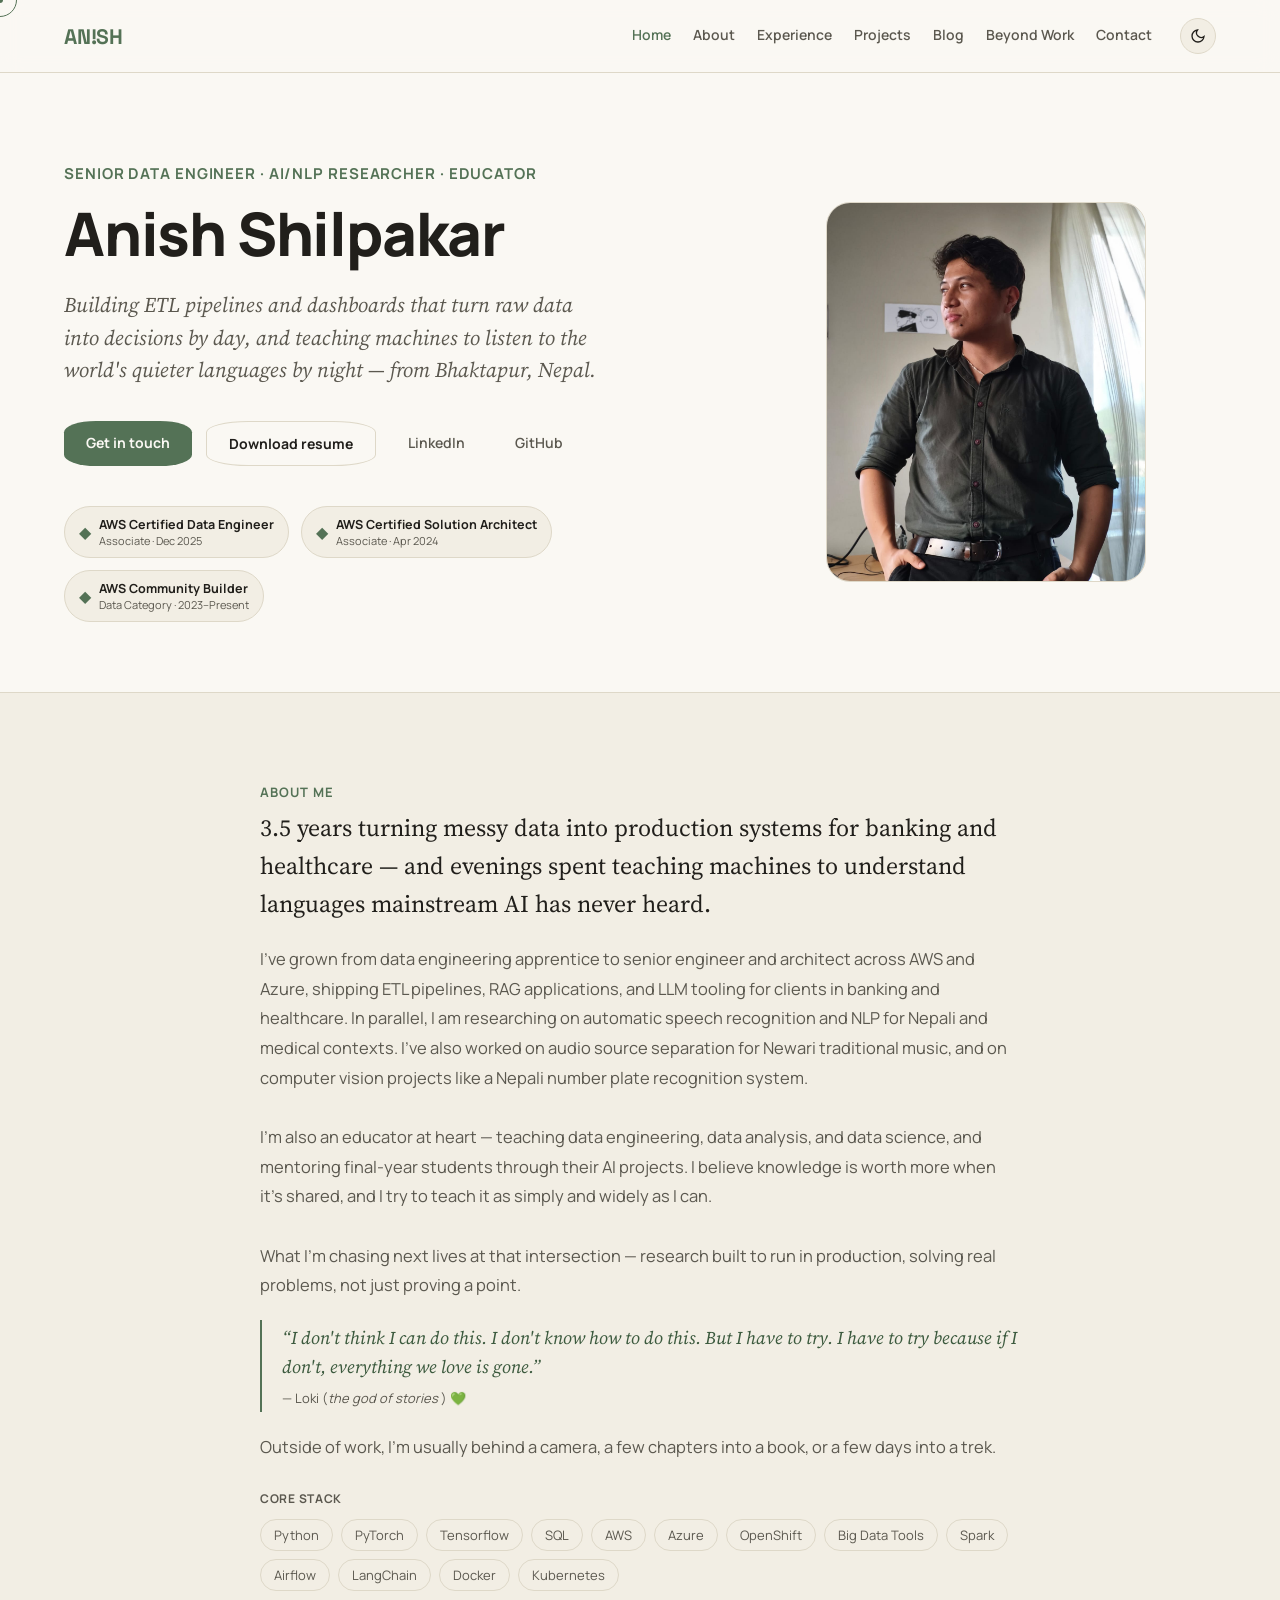
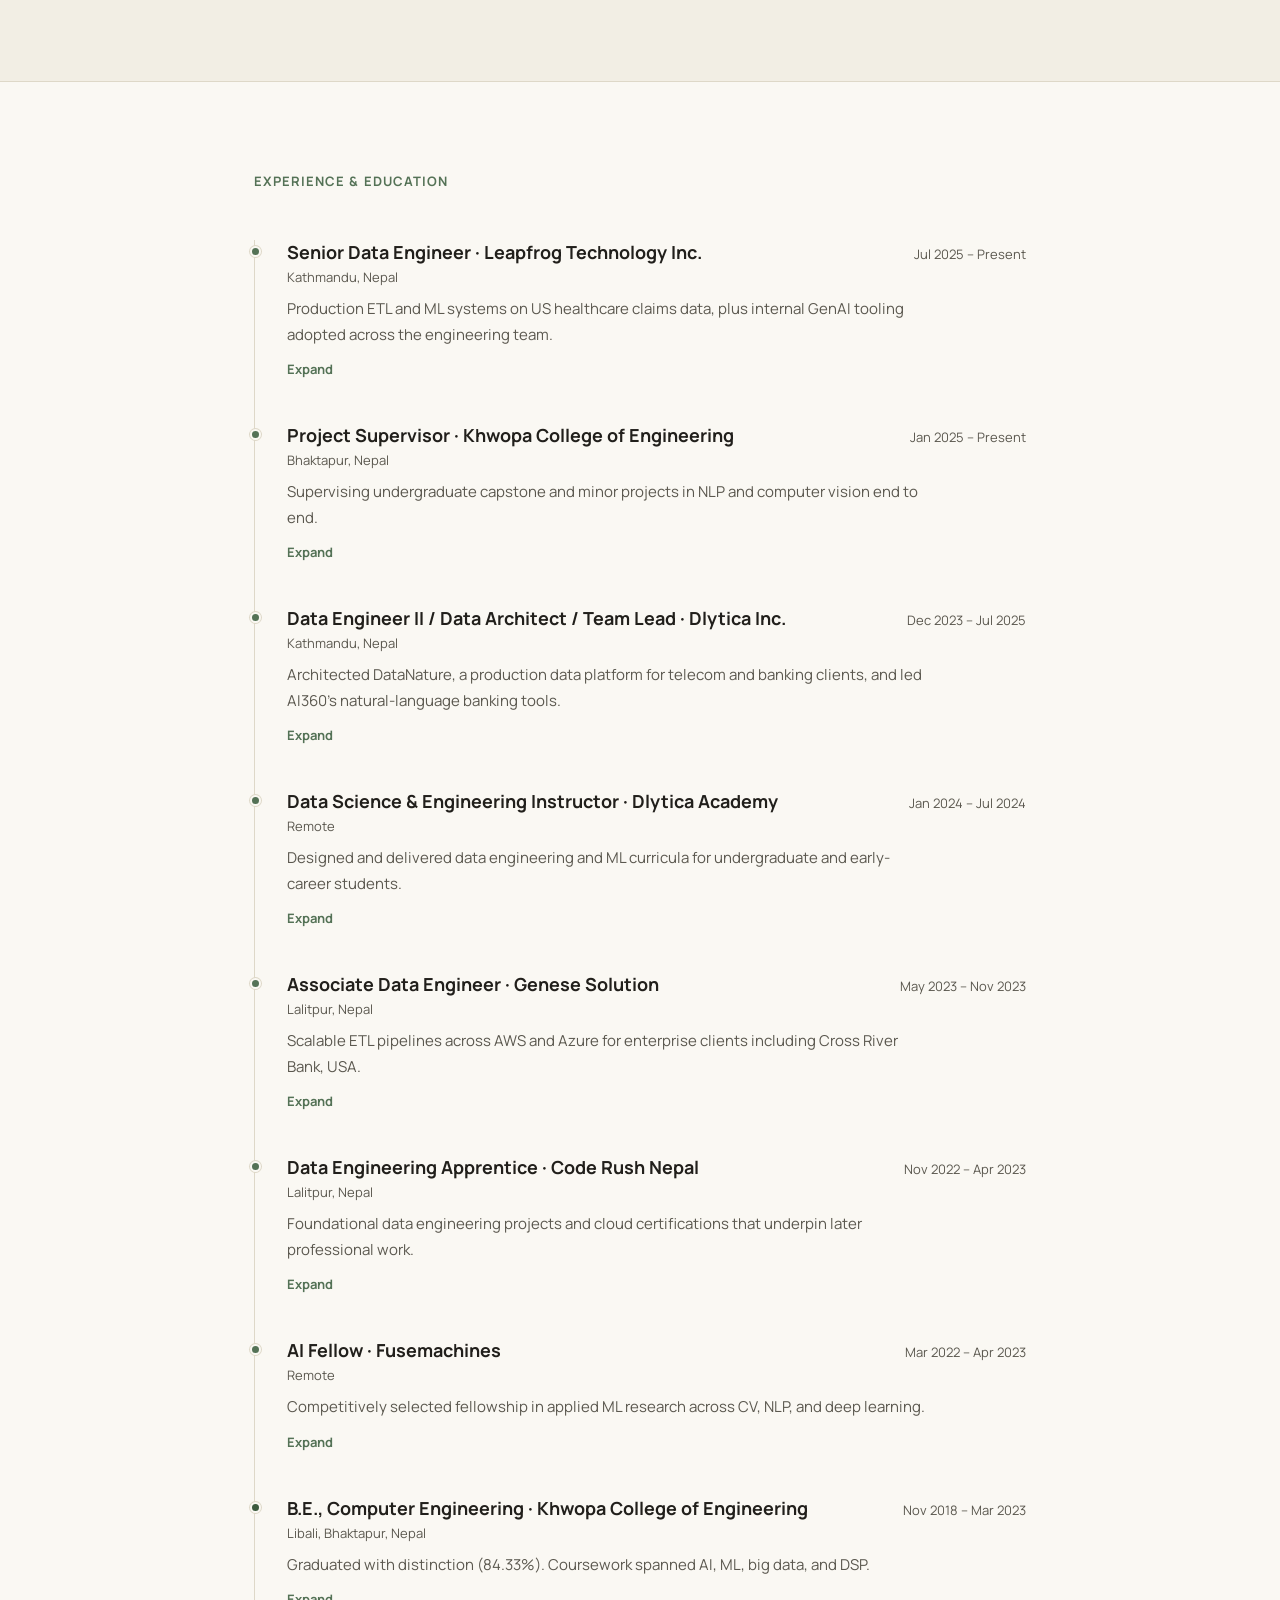
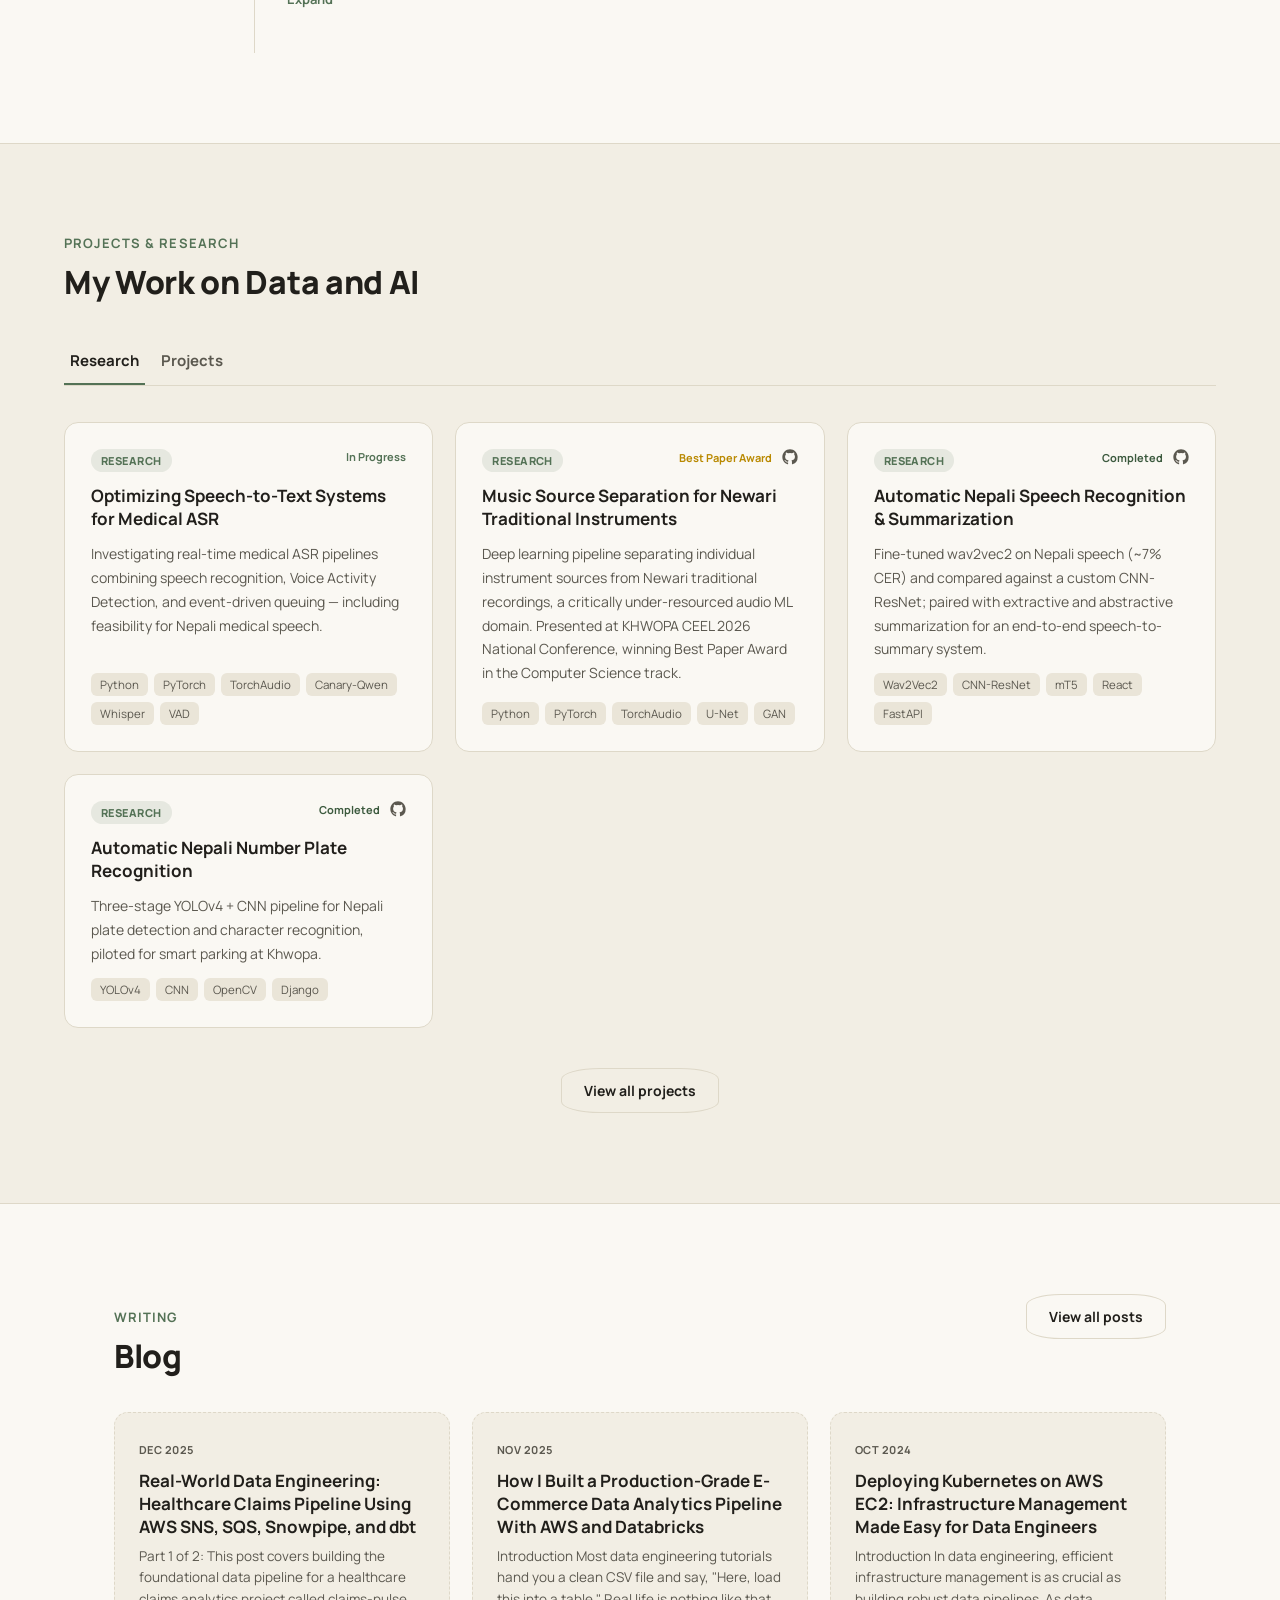
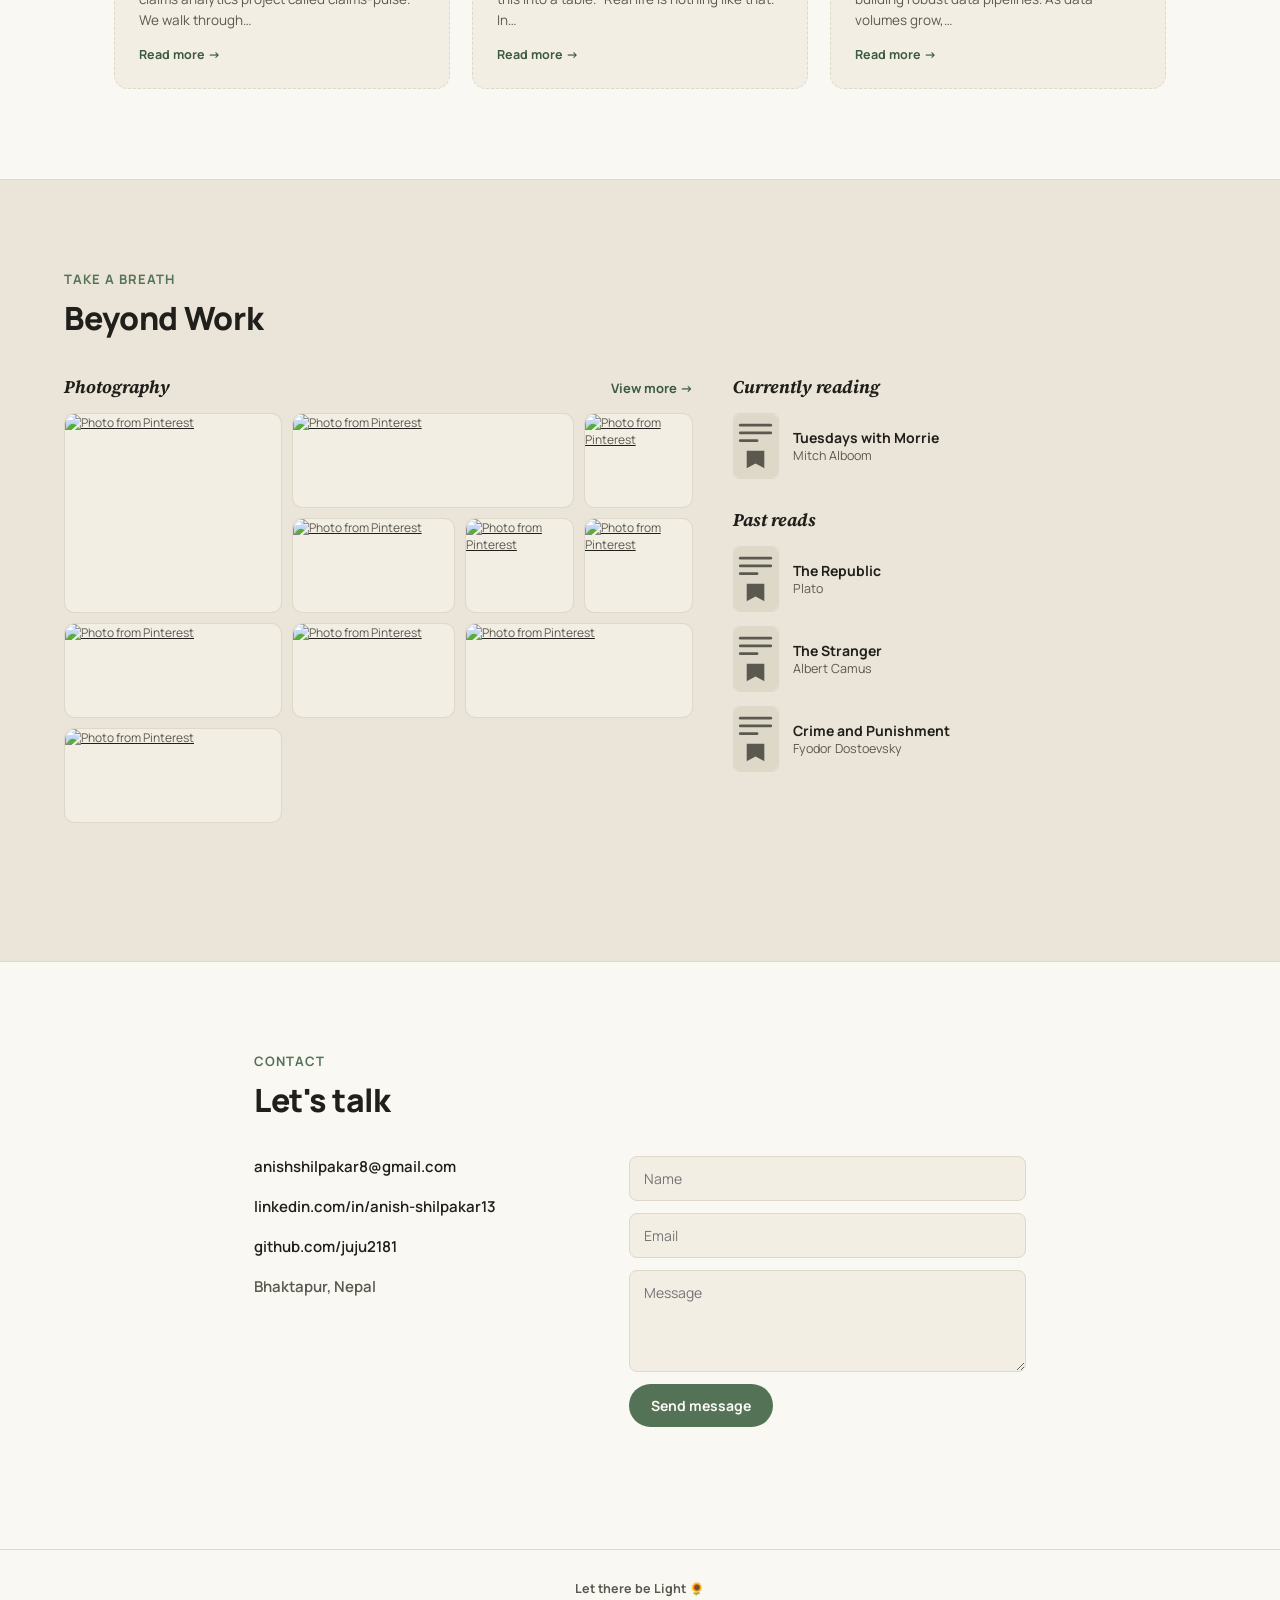
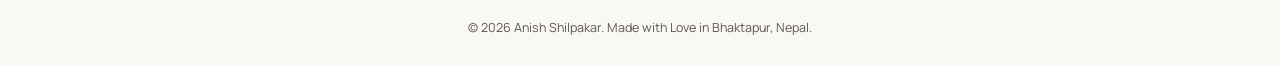
==== index.html @ 076c277f "Added back to top button" ====
<!DOCTYPE html>
<html lang="en">
<head>
<meta charset="utf-8">
<meta name="viewport" content="width=device-width, initial-scale=1">
<title>Anish Shilpakar — AI & Data Engineer</title>
<meta name="description" content="Portfolio of Anish Shilpakar — Senior Data Engineer, AI/ML researcher, and educator based in Bhaktapur, Nepal.">
<link rel="preconnect" href="https://fonts.googleapis.com">
<link href="https://fonts.googleapis.com/css2?family=Manrope:wght@400;500;600;700;800&family=Source+Serif+4:ital,opsz,wght@0,8..60,400;0,8..60,500;1,8..60,400&family=Space+Grotesk:wght@500;700&display=swap" rel="stylesheet">
<link rel="stylesheet" href="css/styles.css">
<script>
  // Set theme before paint to avoid a flash of the wrong theme.
  document.documentElement.setAttribute('data-theme', localStorage.getItem('anish-portfolio-theme') || 'light');
</script>
</head>
<body>

<div id="intro-overlay" aria-hidden="true">
  <div class="intro-panel intro-panel-top"></div>
  <div class="intro-panel intro-panel-bottom"></div>
  <div class="intro-seal">AN!SH</div>
</div>

<div id="cursor-ring" aria-hidden="true"></div>
<div id="cursor-dot" aria-hidden="true"></div>

<nav class="nav">
  <a href="#hero" class="nav-logo">AN!SH</a>
  <div class="nav-right">
    <div class="nav-links" id="nav-links"></div>
    <button class="theme-toggle" id="theme-toggle" aria-label="Toggle color theme" type="button">
      <svg class="icon-sun" width="16" height="16" viewBox="0 0 24 24" fill="none" stroke="currentColor" stroke-width="2"><circle cx="12" cy="12" r="4"></circle><path d="M12 2v2M12 20v2M4.9 4.9l1.4 1.4M17.7 17.7l1.4 1.4M2 12h2M20 12h2M4.9 19.1l1.4-1.4M17.7 6.3l1.4-1.4"></path></svg>
      <svg class="icon-moon" width="16" height="16" viewBox="0 0 24 24" fill="none" stroke="currentColor" stroke-width="2"><path d="M21 12.79A9 9 0 1 1 11.21 3 7 7 0 0 0 21 12.79z"></path></svg>
    </button>
  </div>
</nav>

<section id="hero">
  <div>
    <p class="hero-kicker">Senior Data Engineer &middot; AI/NLP Researcher &middot; Educator</p>
    <h1 class="hero-name">Anish Shilpakar</h1>
    <p class="hero-tagline">Building ETL pipelines and dashboards that turn raw data into decisions by day, and teaching machines to listen to the world's quieter languages by night — from Bhaktapur, Nepal.</p>
    <div class="hero-actions">
      <a href="#contact" class="btn-primary">Get in touch</a>
      <a href="assets/docs/Anish_Shilpakar_Academic_CV_Detailed.pdf" download class="btn-secondary">Download resume</a>
      <a href="https://linkedin.com/in/anish-shilpakar13" target="_blank" rel="noopener" class="link-plain">LinkedIn</a>
      <a href="https://github.com/juju2181" target="_blank" rel="noopener" class="link-plain">GitHub</a>
    </div>
    <div class="hero-badges" id="hero-badges"></div>
  </div>
  <div class="hero-photo-wrap">
    <img class="hero-photo" src="assets/images/hero-photo.jpg" alt="Portrait of Anish Shilpakar" onerror="this.replaceWith(Object.assign(document.createElement('div'), {className: 'hero-photo', textContent: 'Drop hero-photo.jpg into assets/images', style: 'display:flex;align-items:center;justify-content:center;text-align:center;padding:20px;font-size:13px;color:var(--text-dim);'}))">
  </div>
</section>

<section id="about">
  <div class="about-inner">
    <p class="section-kicker">About Me</p>
    <p class="about-lead">3.5 years turning messy data into production systems for banking and healthcare &mdash; and evenings spent teaching machines to understand languages mainstream AI has never heard.</p>
    <p class="about-body">I've grown from data engineering apprentice to senior engineer and architect across AWS and Azure, shipping ETL pipelines, RAG applications, and LLM tooling for clients in banking and healthcare. In parallel, I am researching on automatic speech recognition and NLP for Nepali and medical contexts. I've also worked on audio source separation for Newari traditional music, and on computer vision projects like a Nepali number plate recognition system.<br><br>I'm also an educator at heart — teaching data engineering, data analysis, and data science, and mentoring final-year students through their AI projects. I believe knowledge is worth more when it's shared, and I try to teach it as simply and widely as I can. 
    <br><br> 
    What I'm chasing next lives at that intersection — research built to run in production, solving real problems, not just proving a point.</p>
    <blockquote class="about-quote">
      &ldquo;I don't think I can do this. I don't know how to do this. But I have to try. I have to try because if I don't, everything we love is gone.&rdquo;
      <cite>&mdash; Loki (<i>the god of stories</i> ) 💚 </cite>
    </blockquote>
    <p class="about-body" style="margin-bottom: 0;">Outside of work, I'm usually behind a camera, a few chapters into a book, or a few days into a trek.</p>
    <p class="about-stack-label">Core stack</p>
    <div class="skills-list" id="skills-list"></div>
  </div>
</section>

<section id="experience">
  <p class="section-kicker">Experience &amp; Education</p>
  <!-- <h2 class="section-title">Through the years</h2> -->
  <div class="timeline" id="timeline"></div>
</section>

<section id="projects">
  <div class="projects-inner">
    <p class="section-kicker">Projects &amp; Research</p>
    <h2 class="section-title">My Work on Data and AI</h2>

    <div class="tabs">
      <button class="tab-btn" id="tab-research" type="button">Research</button>
      <button class="tab-btn" id="tab-projects" type="button">Projects</button>
    </div>

    <div id="research-panel" class="fade-up">
      <div class="card-grid" id="research-grid"></div>
    </div>

    <div id="projects-panel" class="fade-up">
      <div class="filter-chips" id="filter-chips"></div>
      <div class="card-grid" id="projects-grid"></div>
    </div>

    <div class="projects-cta">
      <a href="https://github.com/juju2181" target="_blank" rel="noopener" class="btn-secondary">View all projects</a>
    </div>
  </div>
</section>

<section id="blog">
  <div class="blog-head">
    <div>
      <p class="section-kicker">Writing</p>
      <h2 class="section-title">Blog</h2>
    </div>
    <a href="https://anish-shilpakar.com.np/" target="_blank" rel="noopener" class="btn-secondary">View all posts</a>
  </div>
  <div class="blog-grid" id="blog-grid"></div>
</section>

<section id="beyond">
  <div class="beyond-inner">
    <p class="section-kicker">Take a Breath</p>
    <h2 class="section-title">Beyond Work</h2>

    <div class="beyond-grid">
      <div>
        <div class="beyond-sub-head">
          <h3>Photography</h3>
          <a href="https://www.pinterest.com/anishshilpakar/daily-snaps/" target="_blank" rel="noopener">View more &rarr;</a>
        </div>
        <div class="photo-grid" id="photo-grid"></div>
      </div>
      <div class="book-col">
        <h3>Currently reading</h3>
        <div class="book-list" id="current-books"></div>
        <h3>Past reads</h3>
        <div class="book-list" id="past-books"></div>
      </div>
    </div>
  </div>
</section>

<section id="contact">
  <p class="section-kicker">Contact</p>
  <h2 class="section-title">Let's talk</h2>
  <div class="contact-grid">
    <div class="contact-links">
      <a href="mailto:anishshilpakar8@gmail.com">anishshilpakar8@gmail.com</a>
      <a href="https://linkedin.com/in/anish-shilpakar13" target="_blank" rel="noopener">linkedin.com/in/anish-shilpakar13</a>
      <a href="https://github.com/juju2181" target="_blank" rel="noopener">github.com/juju2181</a>
      <span>Bhaktapur, Nepal</span>
    </div>
    <form class="contact-form" id="contact-form">
      <input type="text" name="from_name" placeholder="Name" required>
      <input type="email" name="from_email" placeholder="Email" required>
      <textarea name="message" placeholder="Message" rows="4" required></textarea>
      <button type="submit">Send message</button>
      <span class="contact-form-note" id="contact-form-status"></span>
    </form>
  </div>
</section>

<footer class="site-footer">
  <p><b>Let there be Light 🌻</b></p><br>
  <p>&copy; <span id="footer-year"></span> Anish Shilpakar. Made with Love in Bhaktapur, Nepal.</p>
</footer>

<button class="back-to-top" id="back-to-top" aria-label="Back to top" type="button">
  <svg width="18" height="18" viewBox="0 0 24 24" fill="none" stroke="currentColor" stroke-width="2" stroke-linecap="round" stroke-linejoin="round"><path d="M12 19V5M5 12l7-7 7 7"></path></svg>
</button>

<script src="https://cdn.jsdelivr.net/npm/@emailjs/browser@4/dist/email.min.js"></script>
<script src="js/config.js"></script>
<script src="js/data.js"></script>
<script src="js/blog-data.js"></script>
<script src="js/pinterest-data.js"></script>
<script src="js/main.js"></script>
</body>
</html>
---- css/styles.css ----
/* ==========================================================================
   Theme variables (light/dark) — mirrors THEMES in js/data.js
   ========================================================================== */
:root[data-theme="light"] {
  --bg: #FAF8F3;
  --surface: #F2EEE4;
  --surface-2: #EAE5D8;
  --text: #211F1B;
  --text-dim: #5B584F;
  --accent: #547256;
  --accent-strong: #3C5A3E;
  --accent-soft: rgba(84, 114, 86, 0.12);
  --border: #DED8C8;
  --parchment: #EFE6CE;
  --parchment-dark: #D8C79E;
}

:root[data-theme="dark"] {
  --bg: #1B1B18;
  --surface: #242420;
  --surface-2: #2C2C27;
  --text: #F2EFE6;
  --text-dim: #B7B2A2;
  --accent: #93C093;
  --accent-strong: #AED8AC;
  --accent-soft: rgba(147, 192, 147, 0.16);
  --border: #39382F;
  --parchment: #2A251C;
  --parchment-dark: #161310;
}

:root {
  --font-sans: 'Manrope', sans-serif;
  --font-serif: 'Source Serif 4', serif;
}

/* ==========================================================================
   Base
   ========================================================================== */
* { box-sizing: border-box; }

html { scroll-behavior: smooth; }

body {
  margin: 0;
  background: var(--bg);
  color: var(--text);
  font-family: var(--font-sans);
  min-height: 100vh;
  transition: background 0.2s, color 0.2s;
  cursor: none;
}

a, button, [role="button"] { cursor: none; }

@media (pointer: coarse) {
  body, a, button { cursor: auto; }
}

::selection { background: var(--accent-soft); }

a { color: inherit; }

@keyframes fadeUp {
  from { opacity: 0; transform: translateY(18px); }
  to { opacity: 1; transform: translateY(0); }
}

.fade-up { animation: fadeUp 0.4s ease; }

/* ==========================================================================
   Custom cursor
   ========================================================================== */
#cursor-ring {
  position: fixed;
  top: 0;
  left: 0;
  width: 34px;
  height: 34px;
  margin: -17px 0 0 -17px;
  border-radius: 50%;
  border: 1.5px solid var(--accent);
  pointer-events: none;
  z-index: 998;
  transition: width 0.18s ease, height 0.18s ease, margin 0.18s ease, border-color 0.18s ease, background 0.18s ease;
  will-change: transform;
}

#cursor-dot {
  position: fixed;
  top: 0;
  left: 0;
  width: 6px;
  height: 6px;
  margin: -3px 0 0 -3px;
  border-radius: 50%;
  background: var(--accent);
  pointer-events: none;
  z-index: 998;
  will-change: transform;
}

@media (pointer: coarse) {
  #cursor-ring, #cursor-dot { display: none; }
}

/* ==========================================================================
   Intro reveal
   ========================================================================== */
@keyframes unrollTop { from { transform: scaleY(1); } to { transform: scaleY(0); } }
@keyframes unrollBottom { from { transform: scaleY(1); } to { transform: scaleY(0); } }
@keyframes sealFade {
  0% { opacity: 1; transform: translate(-50%, -50%) scale(1); }
  70% { opacity: 1; transform: translate(-50%, -50%) scale(1.08); }
  100% { opacity: 0; transform: translate(-50%, -50%) scale(0.7); }
}

#intro-overlay {
  position: fixed;
  inset: 0;
  z-index: 999;
  pointer-events: none;
}

.intro-panel {
  position: absolute;
  left: 0;
  right: 0;
  height: 50%;
  animation-duration: 1.1s;
  animation-timing-function: cubic-bezier(0.7, 0, 0.2, 1);
  animation-delay: 0.5s;
  animation-fill-mode: forwards;
}

.intro-panel-top {
  top: 0;
  background: linear-gradient(180deg, var(--surface) 0%, var(--surface-2) 100%);
  transform-origin: top;
  animation-name: unrollTop;
  box-shadow: 0 6px 24px rgba(0, 0, 0, 0.25);
}

.intro-panel-bottom {
  bottom: 0;
  background: linear-gradient(0deg, var(--surface) 0%, var(--surface-2) 100%);
  transform-origin: bottom;
  animation-name: unrollBottom;
  box-shadow: 0 -6px 24px rgba(0, 0, 0, 0.25);
}

.intro-seal {
  position: absolute;
  top: 50%;
  left: 50%;
  width: 84px;
  height: 84px;
  border-radius: 50%;
  background: var(--accent-strong);
  border: 3px solid var(--parchment);
  display: flex;
  align-items: center;
  justify-content: center;
  font-family: 'Space Grotesk', sans-serif;
  font-weight: 700;
  font-size: 22px;
  color: var(--parchment);
  letter-spacing: 0.02em;
  transform: translate(-50%, -50%);
  animation: sealFade 1.3s ease 0.15s forwards;
}

#intro-overlay.intro-done { display: none; }

/* ==========================================================================
   Nav
   ========================================================================== */
.nav {
  position: sticky;
  top: 0;
  z-index: 50;
  display: flex;
  align-items: center;
  justify-content: space-between;
  padding: 18px 5vw;
  background: color-mix(in oklab, var(--bg) 82%, transparent);
  backdrop-filter: blur(10px);
  border-bottom: 1px solid var(--border);
}

.nav-logo {
  font-family: 'Space Grotesk', sans-serif;
  font-weight: 700;
  font-size: 21px;
  color: var(--accent);
  text-decoration: none;
  letter-spacing: -0.01em;
  transition: letter-spacing 0.2s ease;
}

.nav-logo:hover { letter-spacing: 0.03em; }

.nav-right {
  display: flex;
  align-items: center;
  gap: 28px;
}

.nav-links {
  display: flex;
  align-items: center;
  gap: 22px;
}

.nav-links a {
  font-size: 14px;
  font-weight: 600;
  text-decoration: none;
  color: var(--text-dim);
  padding-bottom: 3px;
  border-bottom: 1.5px solid transparent;
  transition: color 0.15s, border-color 0.2s;
}

.nav-links a:hover { color: var(--accent); border-bottom-color: var(--accent); }

.nav-links a.active { color: var(--accent); }

.theme-toggle {
  width: 36px;
  height: 36px;
  border-radius: 999px;
  border: 1px solid var(--border);
  background: var(--surface);
  cursor: pointer;
  display: flex;
  align-items: center;
  justify-content: center;
  color: var(--text);
  padding: 0;
  transition: border-color 0.2s, background 0.2s, transform 0.2s;
}

.theme-toggle:hover {
  border-color: var(--accent);
  background: var(--accent-soft);
  transform: rotate(20deg) scale(1.08);
}

.back-to-top {
  position: fixed;
  right: 28px;
  bottom: 28px;
  width: 44px;
  height: 44px;
  border-radius: 999px;
  border: 1px solid var(--border);
  background: var(--surface);
  color: var(--text);
  display: flex;
  align-items: center;
  justify-content: center;
  padding: 0;
  cursor: pointer;
  z-index: 60;
  opacity: 0;
  visibility: hidden;
  transform: translateY(10px);
  transition: opacity 0.2s, transform 0.2s, visibility 0.2s, border-color 0.2s, background 0.2s;
}

.back-to-top.visible {
  opacity: 1;
  visibility: visible;
  transform: translateY(0);
}

.back-to-top:hover {
  border-color: var(--accent);
  background: var(--accent-soft);
  transform: translateY(-3px);
}

@media (pointer: coarse) {
  .back-to-top { cursor: auto; }
}

.theme-toggle svg { display: none; }
:root[data-theme="dark"] .theme-toggle .icon-sun { display: block; }
:root[data-theme="light"] .theme-toggle .icon-moon { display: block; }

@media (max-width: 640px) {
  .nav-links { display: none; }
}

/* ==========================================================================
   Hero
   ========================================================================== */
#hero {
  display: grid;
  grid-template-columns: 1.1fr 0.8fr;
  gap: 60px;
  align-items: center;
  padding: 90px 5vw 70px;
  max-width: 1280px;
  margin: 0 auto;
}

.hero-kicker {
  font-size: 15px;
  font-weight: 700;
  letter-spacing: 0.06em;
  text-transform: uppercase;
  color: var(--accent);
  margin: 0 0 18px;
}

.hero-name {
  font-size: clamp(38px, 5vw, 60px);
  font-weight: 800;
  line-height: 1.05;
  letter-spacing: -0.02em;
  margin: 0 0 24px;
  color: var(--text);
}

.hero-tagline {
  font-family: var(--font-serif);
  font-style: italic;
  font-size: 21px;
  line-height: 1.55;
  color: var(--text-dim);
  max-width: 540px;
  margin: 0 0 34px;
}

.hero-actions {
  display: flex;
  flex-wrap: wrap;
  gap: 14px;
  margin-bottom: 40px;
}

.btn-primary {
  font-size: 14px;
  font-weight: 700;
  padding: 12px 22px;
  background: var(--accent);
  color: var(--bg);
  border-radius: 25%;
  text-decoration: none;
  border: none;
  cursor: pointer;
  transition: transform 0.2s, box-shadow 0.2s, background 0.2s, border-radius 0.5s;
}

.btn-primary:hover {
  background: var(--accent-strong);
  transform: translateY(-2px);
  box-shadow: 0 8px 20px var(--accent-soft);
  border-radius: 0%;
  transition: 0.5s;
}

.btn-secondary {
  font-size: 14px;
  font-weight: 700;
  padding: 12px 22px;
  background: transparent;
  color: var(--text);
  border: 1px solid var(--border);
  border-radius: 25%;
  text-decoration: none;
  transition: border-color 0.2s, color 0.2s, transform 0.2s, border-radius 0.5s;
}

.btn-secondary:hover {
  border-color: var(--accent);
  color: var(--accent-strong);
  transform: translateY(-2px);
  border-radius: 0%;
  transition: 0.5s;
}

.link-plain {
  font-size: 14px;
  font-weight: 600;
  padding: 12px 18px;
  color: var(--text-dim);
  text-decoration: none;
  border-bottom: 1px solid transparent;
  transition: color 0.2s, border-color 0.2s;
}

.link-plain:hover { color: var(--accent); border-bottom-color: var(--accent); }

.hero-badges {
  display: flex;
  flex-wrap: wrap;
  gap: 12px;
}

.badge {
  display: flex;
  align-items: center;
  gap: 8px;
  padding: 9px 14px;
  background: var(--surface);
  border: 1px solid var(--border);
  border-radius: 999px;
  transition: border-color 0.2s, transform 0.2s;
}

.badge:hover { border-color: var(--accent); transform: translateY(-2px); }

.badge-icon { color: var(--accent); }
.badge-label { font-size: 12.5px; font-weight: 700; color: var(--text); }
.badge-sub { font-size: 11px; color: var(--text-dim); }

.hero-photo-wrap {
  display: flex;
  justify-content: center;
}

.hero-photo {
  width: 320px;
  height: 380px;
  border: 1px solid var(--border);
  border-radius: 24px;
  object-fit: cover;
  background: var(--surface);
}

@media (max-width: 860px) {
  #hero { grid-template-columns: 1fr; }
  .hero-photo-wrap { order: -1; }
  .hero-photo { width: 220px; height: 260px; }
}

/* ==========================================================================
   Section shared
   ========================================================================== */
.section-kicker {
  font-size: 13px;
  font-weight: 700;
  letter-spacing: 0.08em;
  text-transform: uppercase;
  color: var(--accent);
  margin: 0 0 8px;
}

.section-title {
  font-size: 32px;
  font-weight: 800;
  color: var(--text);
  margin: 0 0 34px;
  letter-spacing: -0.01em;
}

/* ==========================================================================
   About
   ========================================================================== */
#about {
  padding: 90px 5vw;
  background: var(--surface);
  border-top: 1px solid var(--border);
  border-bottom: 1px solid var(--border);
}

#about .about-inner { max-width: 760px; margin: 0 auto; }

.about-lead {
  font-family: var(--font-serif);
  font-size: 24px;
  line-height: 1.6;
  color: var(--text);
  margin: 0 0 20px;
}

.about-body {
  font-size: 16.5px;
  line-height: 1.8;
  color: var(--text-dim);
  margin: 0 0 20px;
}

.about-quote {
  font-family: var(--font-serif);
  font-style: italic;
  font-size: 18px;
  line-height: 1.6;
  color: var(--accent-strong);
  border-left: 2px solid var(--accent);
  margin: 0 0 20px;
  padding: 4px 0 4px 20px;
}

.about-quote cite {
  display: block;
  font-family: var(--font-sans);
  font-style: normal;
  font-size: 13px;
  color: var(--text-dim);
  margin-top: 6px;
}

.about-stack-label {
  font-size: 12px;
  font-weight: 700;
  letter-spacing: 0.06em;
  text-transform: uppercase;
  color: var(--text-dim);
  margin: 28px 0 12px;
}

.skills-list {
  display: flex;
  flex-wrap: wrap;
  gap: 8px;
}

.skill-tag {
  font-size: 13px;
  color: var(--text-dim);
  border: 1px solid var(--border);
  padding: 6px 13px;
  border-radius: 999px;
  transition: border-color 0.2s, color 0.2s;
}

.skill-tag:hover { border-color: var(--accent); color: var(--accent-strong); }

/* ==========================================================================
   Experience / timeline
   ========================================================================== */
#experience {
  padding: 90px 5vw;
  max-width: 900px;
  margin: 0 auto;
}

#experience .section-kicker { margin-bottom: 50px; }

.timeline {
  position: relative;
  padding-left: 32px;
  border-left: 1px solid var(--border);
}

.timeline-item { position: relative; padding-bottom: 42px; }

.timeline-dot {
  position: absolute;
  left: -37.5px;
  top: 6px;
  width: 11px;
  height: 11px;
  border-radius: 50%;
  background: var(--accent);
  border: 2px solid var(--bg);
  box-shadow: 0 0 0 1px var(--border);
}

.timeline-item.is-education .timeline-dot { background: var(--accent-strong); }

.timeline-head {
  display: flex;
  flex-wrap: wrap;
  align-items: baseline;
  justify-content: space-between;
  gap: 8px;
  margin-bottom: 4px;
}

.timeline-head h3 {
  font-size: 18px;
  font-weight: 700;
  color: var(--text);
  margin: 0;
}

.timeline-dates {
  font-size: 13px;
  color: var(--text-dim);
  white-space: nowrap;
}

.timeline-location {
  font-size: 13px;
  color: var(--text-dim);
  margin: 0 0 10px;
}

.timeline-summary {
  font-size: 15px;
  line-height: 1.7;
  color: var(--text-dim);
  margin: 0 0 10px;
  max-width: 640px;
}

.timeline-bullets {
  margin: 10px 0 12px;
  padding-left: 18px;
  font-size: 14.5px;
  line-height: 1.8;
  color: var(--text-dim);
  display: none;
}

.timeline-bullets li { margin-bottom: 4px; }

.timeline-item.expanded .timeline-bullets { display: block; }

.timeline-toggle {
  font-size: 13px;
  font-weight: 700;
  color: var(--accent);
  background: none;
  border: none;
  border-bottom: 1.5px solid transparent;
  padding: 0 0 2px;
  cursor: pointer;
  font-family: var(--font-sans);
  transition: border-color 0.2s, color 0.2s;
}

.timeline-toggle:hover { border-bottom-color: var(--accent); color: var(--accent-strong); }

/* ==========================================================================
   Projects & Research
   ========================================================================== */
#projects {
  padding: 90px 5vw;
  background: var(--surface);
  border-top: 1px solid var(--border);
  border-bottom: 1px solid var(--border);
}

#projects .projects-inner { max-width: 1180px; margin: 0 auto; }

.tabs {
  display: flex;
  gap: 10px;
  margin-bottom: 36px;
  border-bottom: 1px solid var(--border);
}

.tab-btn {
  font-family: var(--font-sans);
  font-size: 15px;
  font-weight: 700;
  padding: 12px 6px;
  border: none;
  background: none;
  cursor: pointer;
  color: var(--text-dim);
  border-bottom: 2px solid transparent;
  transition: color 0.2s;
}

.tab-btn:hover { color: var(--accent); }

.tab-btn.active {
  color: var(--text);
  border-bottom-color: var(--accent);
}

.card-grid {
  display: grid;
  grid-template-columns: repeat(auto-fit, minmax(320px, 1fr));
  gap: 22px;
}

.research-card,
.project-card {
  background: var(--bg);
  border: 1px solid var(--border);
  border-radius: 14px;
  padding: 26px;
  display: flex;
  flex-direction: column;
  gap: 12px;
  transition: border-color 0.25s, transform 0.25s, box-shadow 0.25s;
}

.research-card:hover,
.project-card:hover {
  border-color: var(--accent);
  transform: translateY(-5px);
  box-shadow: 0 14px 30px var(--accent-soft);
}

.project-card { padding: 24px; gap: 10px; }

.card-top {
  display: flex;
  justify-content: space-between;
  align-items: flex-start;
  gap: 10px;
}

.card-top-right {
  display: flex;
  align-items: center;
  gap: 10px;
}

.pill-research {
  font-size: 11px;
  font-weight: 800;
  letter-spacing: 0.04em;
  text-transform: uppercase;
  color: var(--accent);
  background: var(--accent-soft);
  padding: 4px 10px;
  border-radius: 999px;
}

.pill-category {
  font-size: 11px;
  font-weight: 800;
  letter-spacing: 0.04em;
  text-transform: uppercase;
  padding: 4px 10px;
  border-radius: 999px;
  width: fit-content;
}

.pill-category.work { color: var(--accent-strong); background: var(--accent-soft); }
.pill-category.personal { color: var(--text-dim); background: var(--surface-2); }

.status-label { font-size: 11px; font-weight: 700; white-space: nowrap; }
.status-progress { color: var(--accent); }
.status-award { color: #B98900; }
.status-completed { color: var(--accent-strong); }

.gh-link { color: var(--text-dim); display: flex; transition: color 0.2s, transform 0.2s; }

.gh-link:hover { color: var(--accent); transform: scale(1.15); }

.research-card h3, .project-card h3 {
  font-weight: 700;
  color: var(--text);
  margin: 0;
}

.research-card h3 { font-size: 17px; }
.project-card h3 { font-size: 16.5px; }

.research-card p, .project-card p {
  line-height: 1.7;
  color: var(--text-dim);
  margin: 0;
  flex-grow: 1;
}

.research-card p { font-size: 14px; }
.project-card p { font-size: 13.5px; line-height: 1.65; }

.tool-tags {
  display: flex;
  flex-wrap: wrap;
  gap: 6px;
}

.tool-tag {
  font-size: 11.5px;
  color: var(--text-dim);
  background: var(--surface-2);
  padding: 4px 9px;
  border-radius: 6px;
}

.project-card .tool-tag { font-size: 11px; padding: 3px 8px; }

.filter-chips {
  display: flex;
  gap: 8px;
  margin-bottom: 24px;
}

.chip {
  font-family: var(--font-sans);
  font-size: 13px;
  font-weight: 700;
  padding: 8px 16px;
  border-radius: 999px;
  border: 1px solid var(--border);
  background: transparent;
  color: var(--text-dim);
  cursor: pointer;
  transition: border-color 0.2s, color 0.2s;
}

.chip:hover { border-color: var(--accent); color: var(--accent-strong); }

.chip.active {
  border-color: var(--accent);
  background: var(--accent-soft);
  color: var(--accent-strong);
}

.projects-cta {
  display: flex;
  justify-content: center;
  margin-top: 40px;
}

/* ==========================================================================
   Blog
   ========================================================================== */
#blog {
  padding: 90px 5vw;
  max-width: 1180px;
  margin: 0 auto;
}

.blog-head {
  display: flex;
  align-items: baseline;
  justify-content: space-between;
  flex-wrap: wrap;
  gap: 12px;
  margin-bottom: 34px;
}

.blog-head .section-title { margin: 0; }

.blog-grid {
  display: grid;
  grid-template-columns: repeat(auto-fit, minmax(280px, 1fr));
  gap: 22px;
}

.blog-card {
  display: block;
  text-decoration: none;
  border: 1px dashed var(--border);
  border-radius: 14px;
  padding: 24px;
  background: var(--surface);
  transition: border-color 0.25s, transform 0.25s;
}

.blog-card:hover { border-color: var(--accent); transform: translateY(-4px); }

.blog-card-meta {
  font-size: 11px;
  font-weight: 700;
  color: var(--text-dim);
  letter-spacing: 0.04em;
  text-transform: uppercase;
}

.blog-card h3 {
  font-size: 17px;
  font-weight: 700;
  color: var(--text);
  margin: 10px 0 8px;
}

.blog-card p {
  font-size: 13.5px;
  line-height: 1.6;
  color: var(--text-dim);
  margin: 0;
}

.blog-card-more {
  display: inline-block;
  margin-top: 14px;
  font-size: 12.5px;
  font-weight: 700;
  color: var(--accent-strong);
}

/* ==========================================================================
   Beyond work
   ========================================================================== */
#beyond {
  padding: 90px 5vw;
  background: var(--surface-2);
  border-top: 1px solid var(--border);
  border-bottom: 1px solid var(--border);
}

#beyond .beyond-inner { max-width: 1180px; margin: 0 auto; }

.beyond-grid {
  display: grid;
  grid-template-columns: 1.3fr 1fr;
  gap: 40px;
  margin-bottom: 48px;
}

.beyond-sub-head {
  display: flex;
  align-items: baseline;
  justify-content: space-between;
  gap: 12px;
  margin-bottom: 14px;
}

.beyond-sub-head h3, .book-col h3 {
  font-family: var(--font-serif);
  font-style: italic;
  font-size: 18px;
  color: var(--text);
  margin: 0;
}

.beyond-sub-head a {
  font-family: var(--font-sans);
  font-size: 13px;
  font-weight: 700;
  color: var(--accent-strong);
  text-decoration: none;
  transition: letter-spacing 0.2s;
}

.beyond-sub-head a:hover { letter-spacing: 0.02em; }

.photo-grid {
  display: grid;
  grid-template-columns: 4fr 3fr 2fr 2fr;
  grid-template-rows: repeat(4, 95px);
  grid-template-areas:
    "a1 a2 a2 a3"
    "a1 a5 a6 a7"
    "a4 a9 a8 a8"
    "a10 . . .";
  gap: 10px;
}

.photo-grid a:nth-child(1) { grid-area: a1; }
.photo-grid a:nth-child(2) { grid-area: a2; }
.photo-grid a:nth-child(3) { grid-area: a3; }
.photo-grid a:nth-child(4) { grid-area: a4; }
.photo-grid a:nth-child(5) { grid-area: a5; }
.photo-grid a:nth-child(6) { grid-area: a6; }
.photo-grid a:nth-child(7) { grid-area: a7; }
.photo-grid a:nth-child(8) { grid-area: a8; }
.photo-grid a:nth-child(9) { grid-area: a9; }
.photo-grid a:nth-child(10) { grid-area: a10; }

@media (max-width: 760px) {
  .photo-grid {
    grid-template-columns: repeat(2, 1fr);
    grid-template-areas: none;
    grid-auto-rows: 130px;
  }
  .photo-grid a { grid-area: auto; }
}

.photo-grid a {
  display: block;
  width: 100%;
  height: 100%;
  border-radius: 10px;
  overflow: hidden;
  border: 1px solid var(--border);
  transition: transform 0.2s;
}

.photo-grid a:hover { transform: scale(1.03); }

.photo-grid img, .photo-placeholder {
  width: 100%;
  height: 100%;
  object-fit: cover;
  border-radius: 10px;
  background: var(--surface);
  display: flex;
  align-items: center;
  justify-content: center;
  color: var(--text-dim);
  font-size: 12px;
}

.book-col h3 { margin: 0 0 14px; }

.book-list {
  display: flex;
  flex-direction: column;
  gap: 14px;
  margin-bottom: 28px;
}

.book-row {
  display: flex;
  gap: 14px;
  align-items: center;
}

.book-cover {
  width: 46px;
  height: 66px;
  flex-shrink: 0;
  border-radius: 6px;
  object-fit: cover;
  background: var(--surface);
  border: 1px solid var(--border);
  display: flex;
  align-items: center;
  justify-content: center;
  color: var(--text-dim);
  font-size: 9px;
  text-align: center;
}

.book-title { font-size: 14px; font-weight: 700; color: var(--text); }
.book-author { font-size: 12.5px; color: var(--text-dim); }

@media (max-width: 760px) {
  .beyond-grid { grid-template-columns: 1fr; }
}

/* ==========================================================================
   Contact
   ========================================================================== */
#contact {
  padding: 90px 5vw 110px;
  max-width: 900px;
  margin: 0 auto;
}

.contact-grid {
  display: grid;
  grid-template-columns: 0.9fr 1.1fr;
  gap: 50px;
}

.contact-links {
  display: flex;
  flex-direction: column;
  gap: 18px;
}

.contact-links a, .contact-links span {
  font-size: 15px;
  font-weight: 600;
  color: var(--text);
  text-decoration: none;
  border-bottom: 1.5px solid transparent;
  width: fit-content;
  transition: color 0.2s, border-color 0.2s;
}

.contact-links a:hover { color: var(--accent-strong); border-bottom-color: var(--accent); }

.contact-links span { color: var(--text-dim); }

.contact-form {
  display: flex;
  flex-direction: column;
  gap: 12px;
}

.contact-form input, .contact-form textarea {
  font-family: var(--font-sans);
  font-size: 14px;
  padding: 12px 14px;
  border-radius: 8px;
  border: 1px solid var(--border);
  background: var(--surface);
  color: var(--text);
  transition: border-color 0.2s;
}

.contact-form input:focus, .contact-form textarea:focus {
  border-color: var(--accent);
  outline: none;
}

.contact-form textarea { resize: vertical; }

.contact-form button {
  font-family: var(--font-sans);
  font-size: 14px;
  font-weight: 700;
  padding: 12px 22px;
  background: var(--accent);
  color: var(--bg);
  border: none;
  border-radius: 999px;
  cursor: pointer;
  width: fit-content;
  transition: transform 0.2s, box-shadow 0.2s, background 0.2s;
}

.contact-form button:hover {
  background: var(--accent-strong);
  transform: translateY(-2px);
  box-shadow: 0 8px 20px var(--accent-soft);
}

.contact-form-note { font-size: 12px; color: var(--text-dim); }

@media (max-width: 700px) {
  .contact-grid { grid-template-columns: 1fr; }
}

/* ==========================================================================
   Footer
   ========================================================================== */
.site-footer {
  padding: 30px 5vw;
  border-top: 1px solid var(--border);
  text-align: center;
}

.site-footer p {
  font-size: 12.5px;
  color: var(--text-dim);
  margin: 0;
}
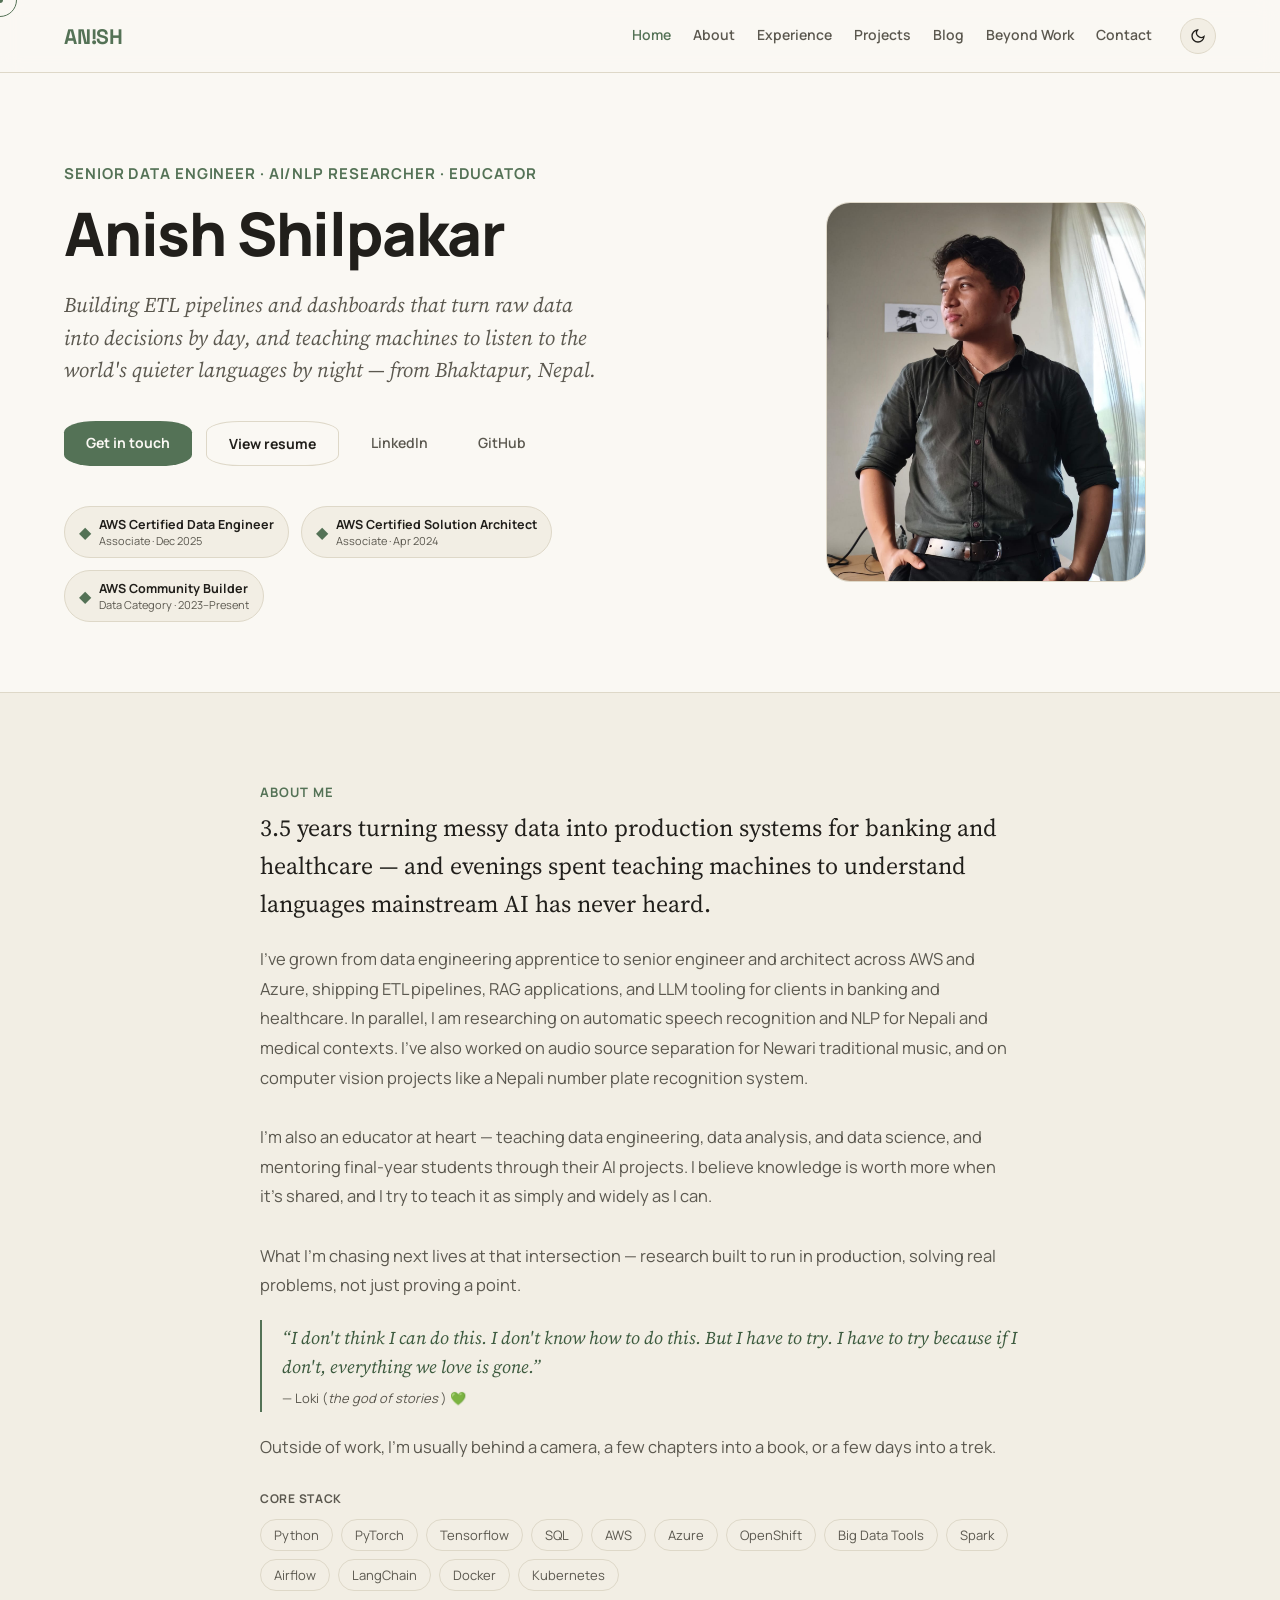
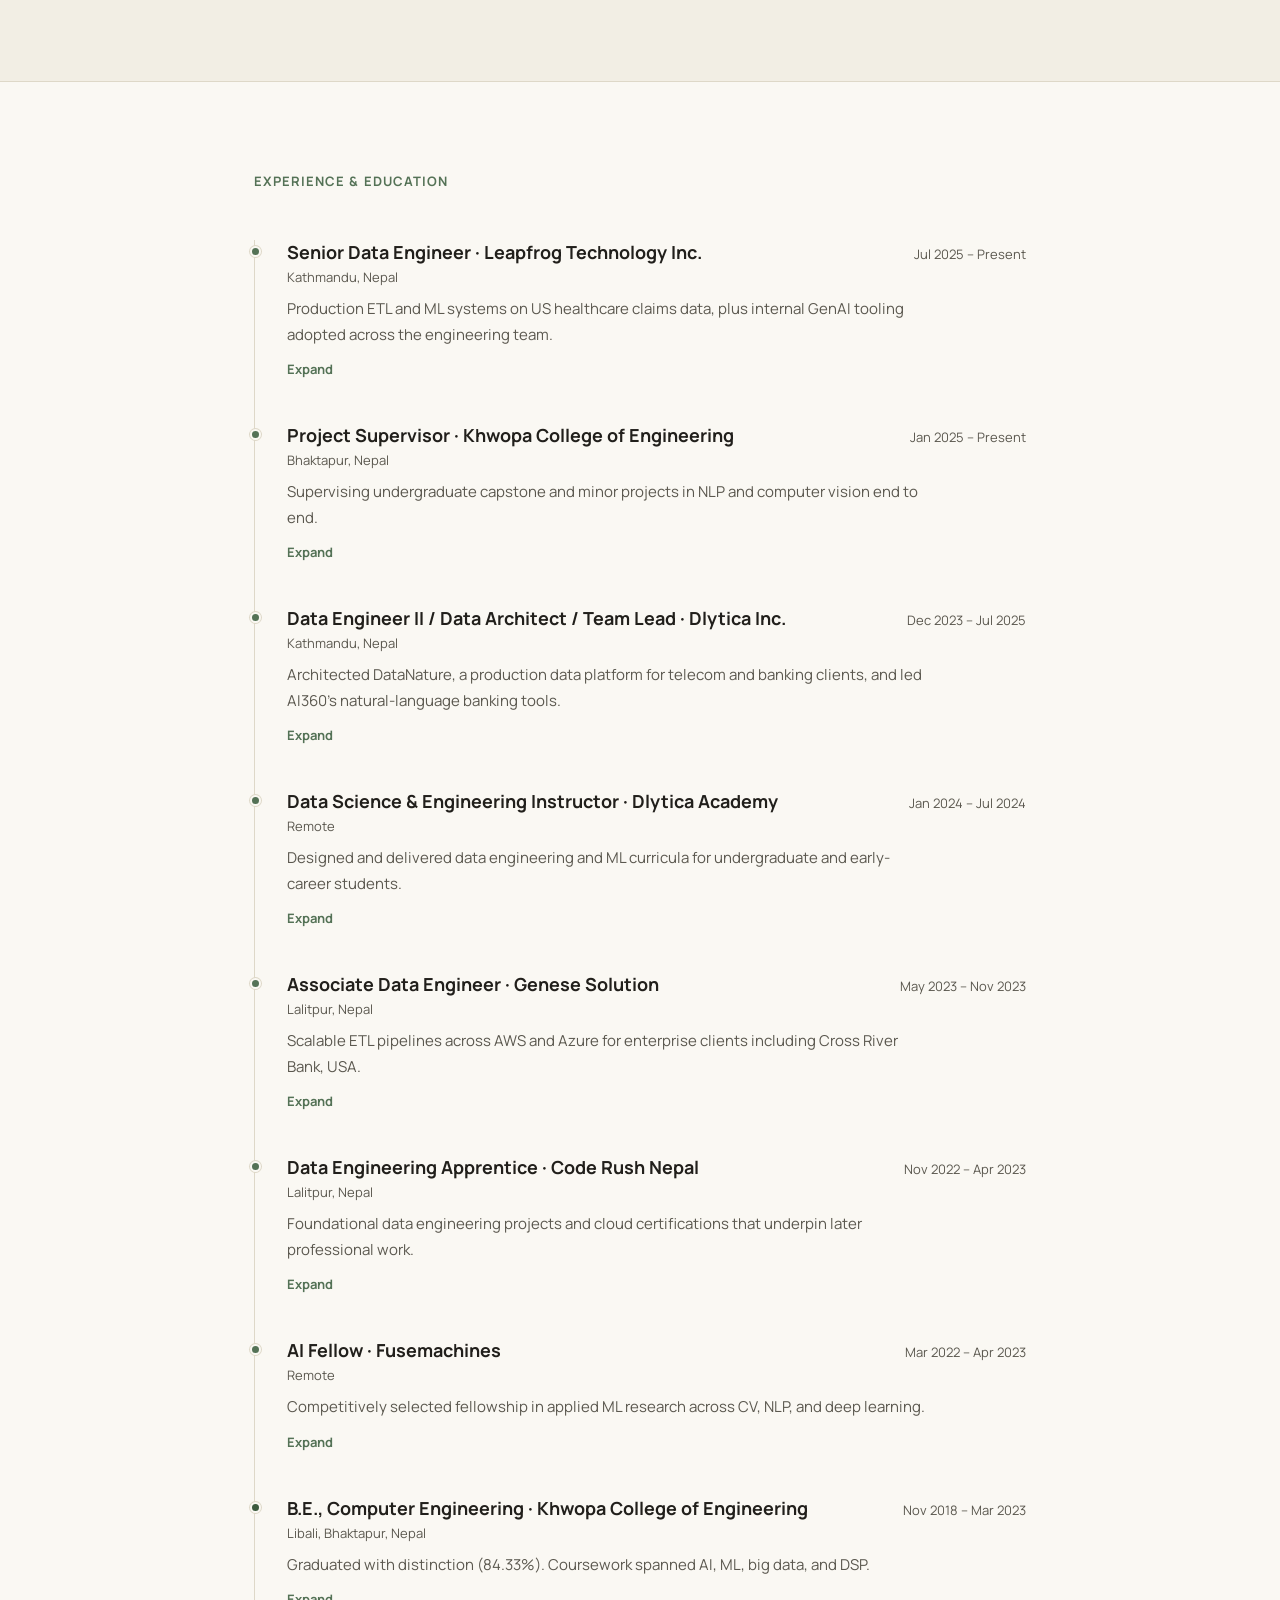
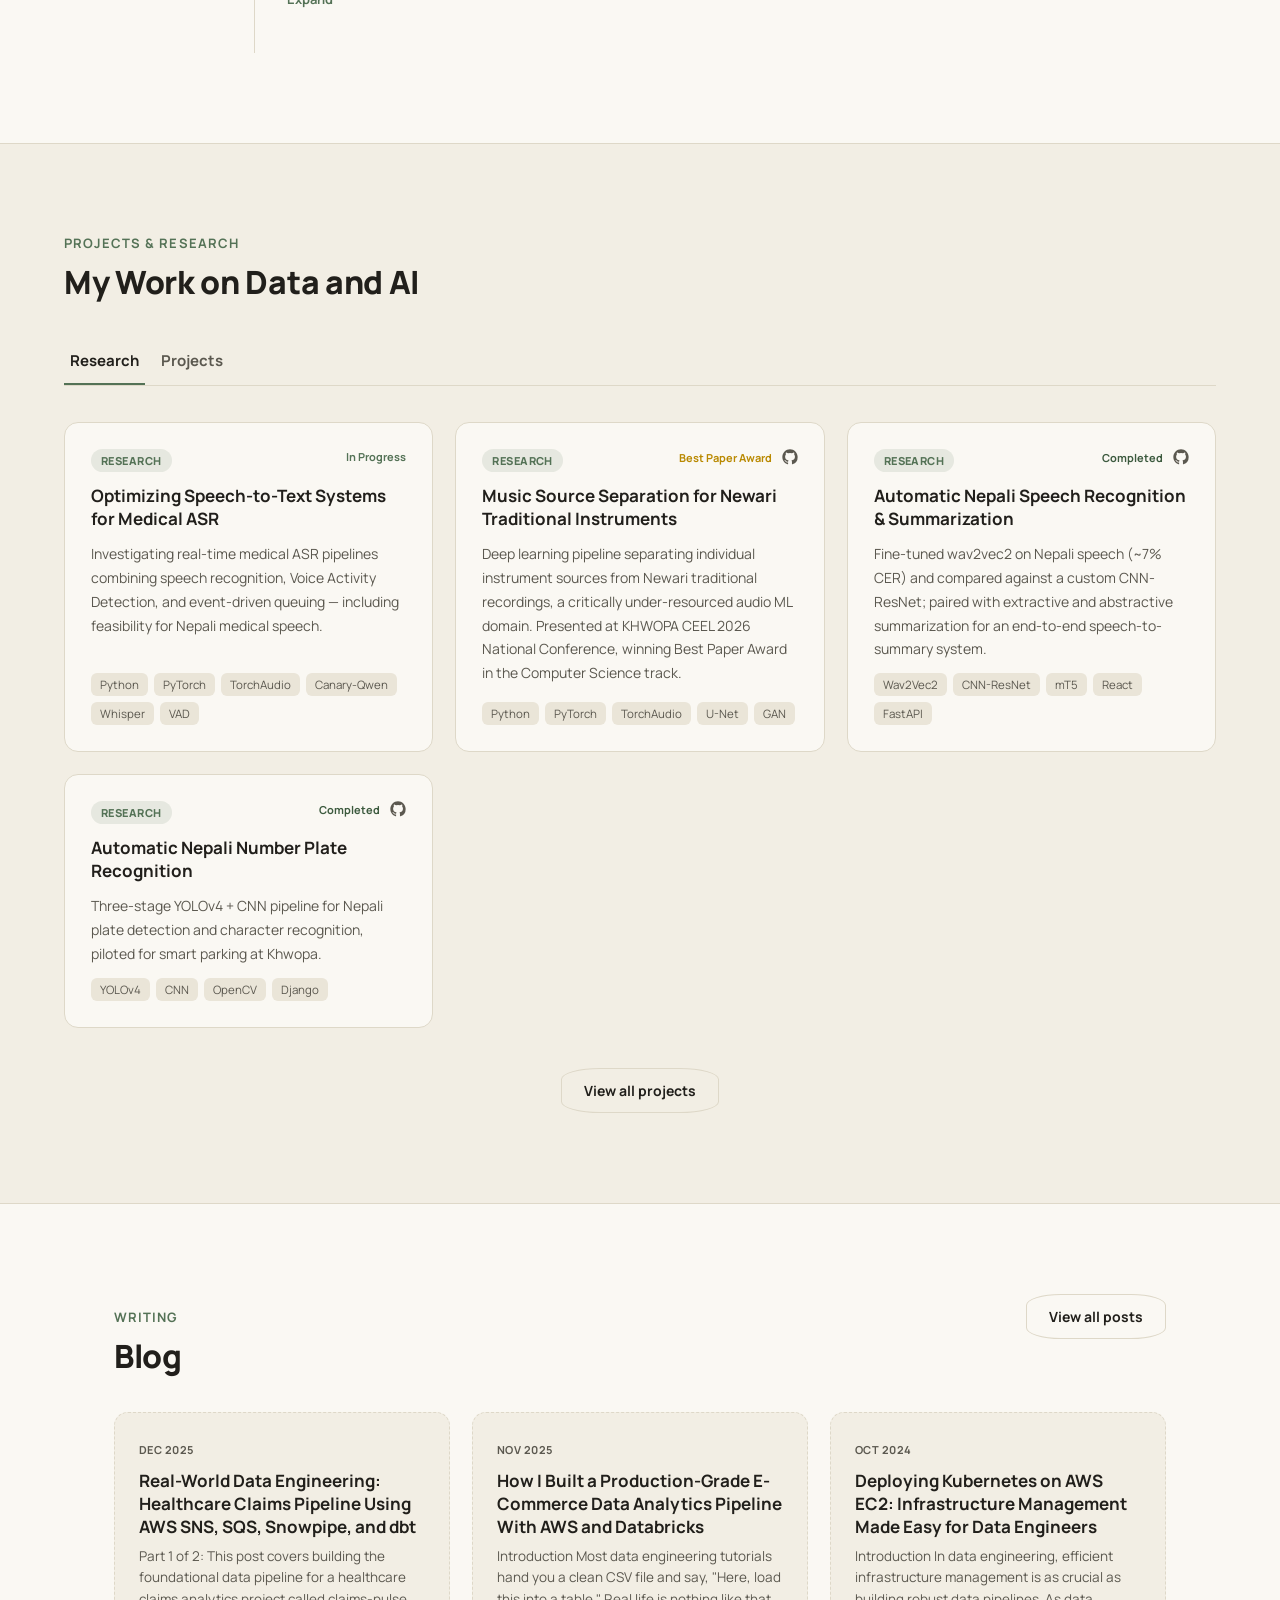
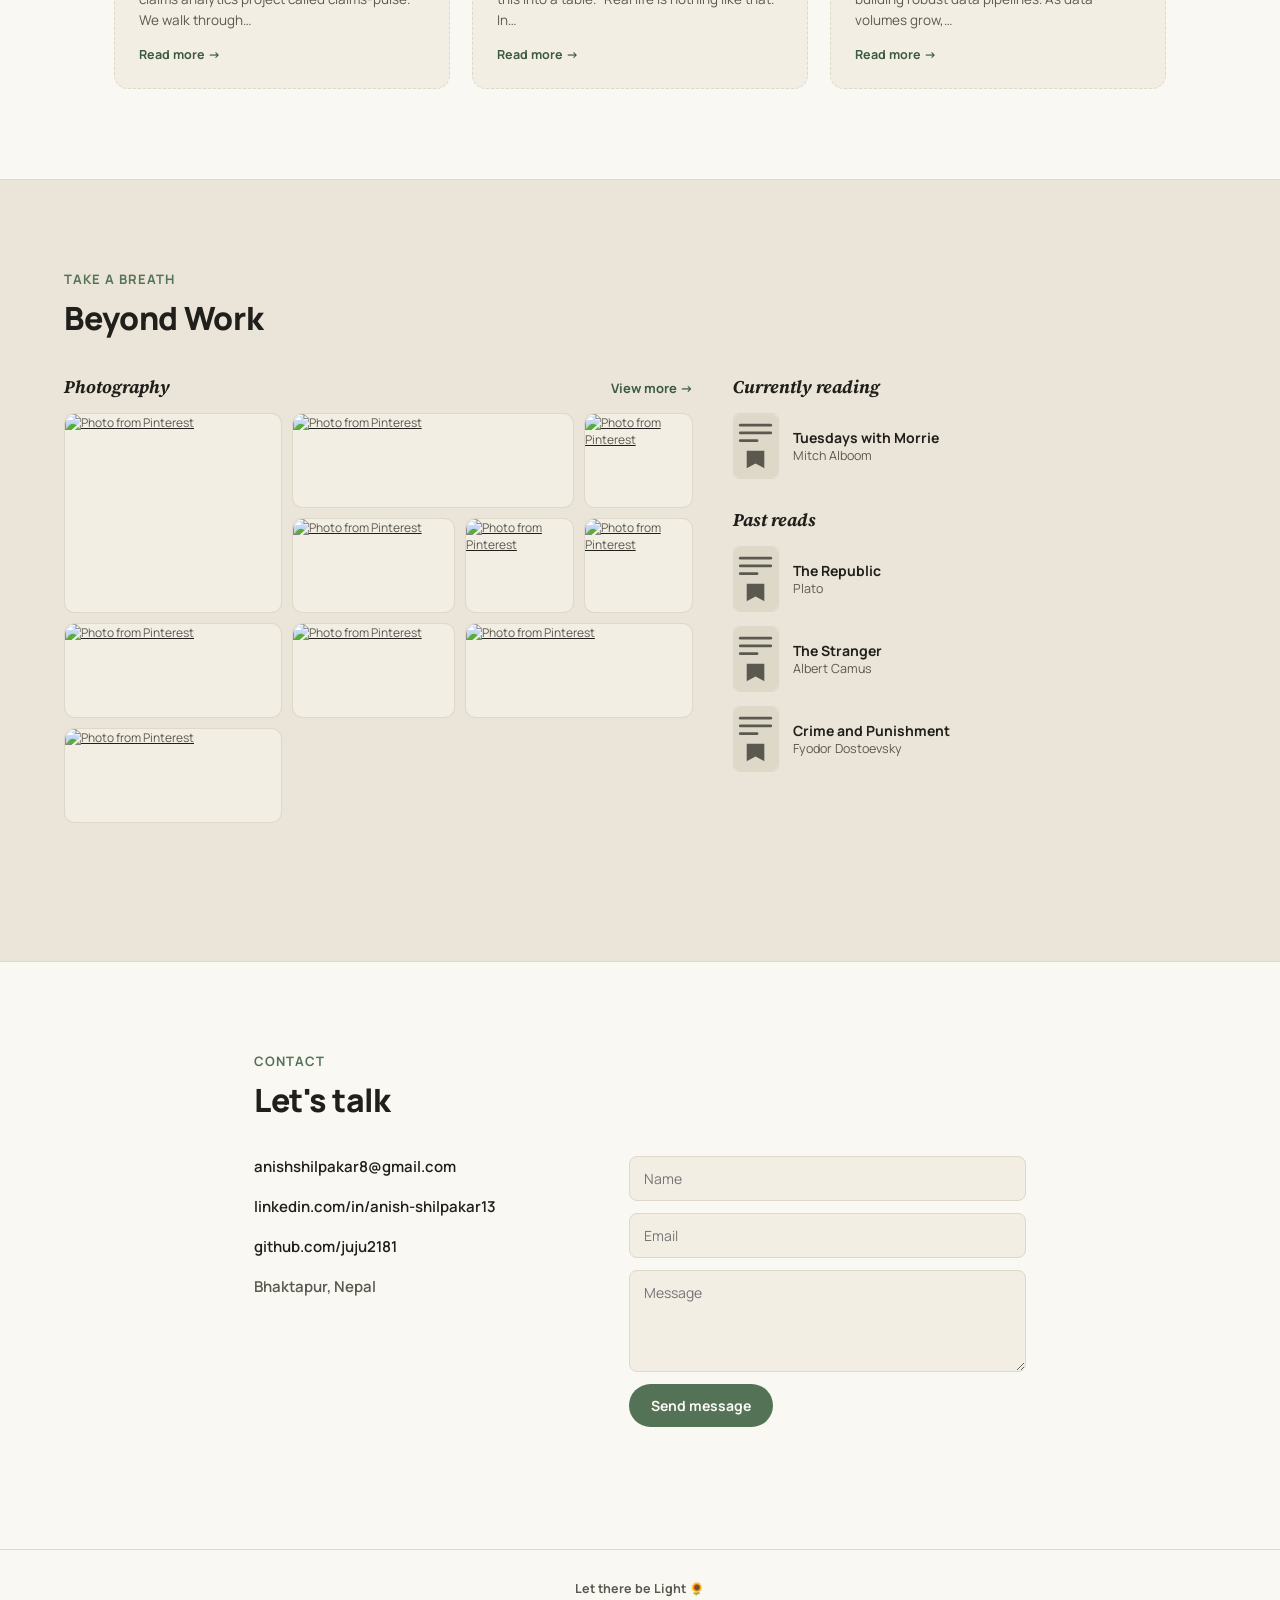
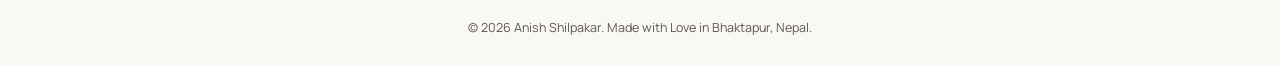
==== commit 10414bff: "Updated link to gdrive link" ====
--- a/index.html
+++ b/index.html
@@ -42,7 +42,7 @@
     <p class="hero-tagline">Building ETL pipelines and dashboards that turn raw data into decisions by day, and teaching machines to listen to the world's quieter languages by night — from Bhaktapur, Nepal.</p>
     <div class="hero-actions">
       <a href="#contact" class="btn-primary">Get in touch</a>
-      <a href="assets/docs/Anish_Shilpakar_Academic_CV_Detailed.pdf" download class="btn-secondary">Download resume</a>
+      <a href="https://drive.google.com/file/d/1irDxyZaSB-1nd13XyoacleGpuhi4RhKX/view?usp=sharing" target="_blank" rel="noopener" class="btn-secondary">View resume</a>
       <a href="https://linkedin.com/in/anish-shilpakar13" target="_blank" rel="noopener" class="link-plain">LinkedIn</a>
       <a href="https://github.com/juju2181" target="_blank" rel="noopener" class="link-plain">GitHub</a>
     </div>
--- a/css/styles.css
+++ b/css/styles.css
@@ -923,34 +923,37 @@
 
 .photo-grid {
   display: grid;
-  grid-template-columns: 4fr 3fr 2fr 2fr;
-  grid-template-rows: repeat(4, 95px);
-  grid-template-areas:
-    "a1 a2 a2 a3"
-    "a1 a5 a6 a7"
-    "a4 a9 a8 a8"
-    "a10 . . .";
   gap: 10px;
 }
 
-.photo-grid a:nth-child(1) { grid-area: a1; }
-.photo-grid a:nth-child(2) { grid-area: a2; }
-.photo-grid a:nth-child(3) { grid-area: a3; }
-.photo-grid a:nth-child(4) { grid-area: a4; }
-.photo-grid a:nth-child(5) { grid-area: a5; }
-.photo-grid a:nth-child(6) { grid-area: a6; }
-.photo-grid a:nth-child(7) { grid-area: a7; }
-.photo-grid a:nth-child(8) { grid-area: a8; }
-.photo-grid a:nth-child(9) { grid-area: a9; }
-.photo-grid a:nth-child(10) { grid-area: a10; }
+@media (min-width: 761px) {
+  .photo-grid {
+    grid-template-columns: 4fr 3fr 2fr 2fr;
+    grid-template-rows: repeat(4, 95px);
+    grid-template-areas:
+      "a1 a2 a2 a3"
+      "a1 a5 a6 a7"
+      "a4 a9 a8 a8"
+      "a10 . . .";
+  }
+
+  .photo-grid a:nth-child(1) { grid-area: a1; }
+  .photo-grid a:nth-child(2) { grid-area: a2; }
+  .photo-grid a:nth-child(3) { grid-area: a3; }
+  .photo-grid a:nth-child(4) { grid-area: a4; }
+  .photo-grid a:nth-child(5) { grid-area: a5; }
+  .photo-grid a:nth-child(6) { grid-area: a6; }
+  .photo-grid a:nth-child(7) { grid-area: a7; }
+  .photo-grid a:nth-child(8) { grid-area: a8; }
+  .photo-grid a:nth-child(9) { grid-area: a9; }
+  .photo-grid a:nth-child(10) { grid-area: a10; }
+}
 
 @media (max-width: 760px) {
   .photo-grid {
     grid-template-columns: repeat(2, 1fr);
-    grid-template-areas: none;
     grid-auto-rows: 130px;
   }
-  .photo-grid a { grid-area: auto; }
 }
 
 .photo-grid a {
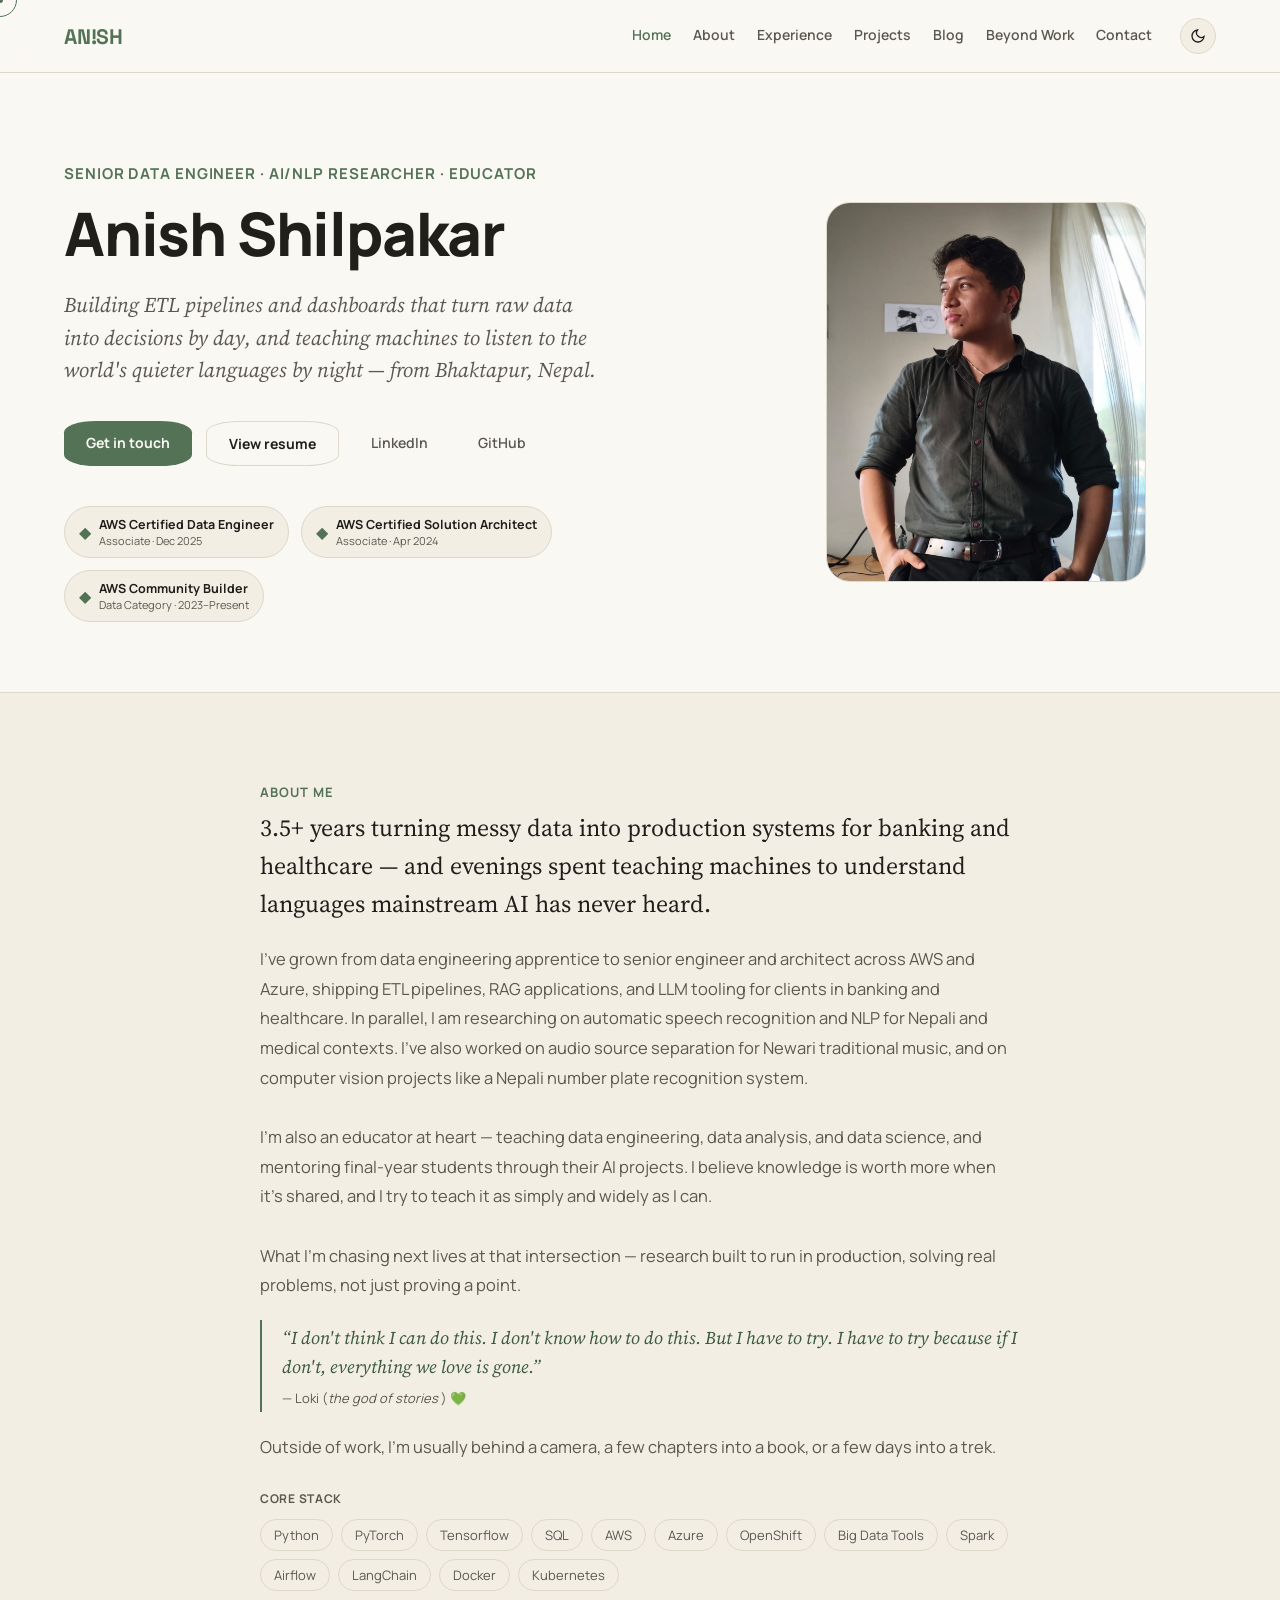
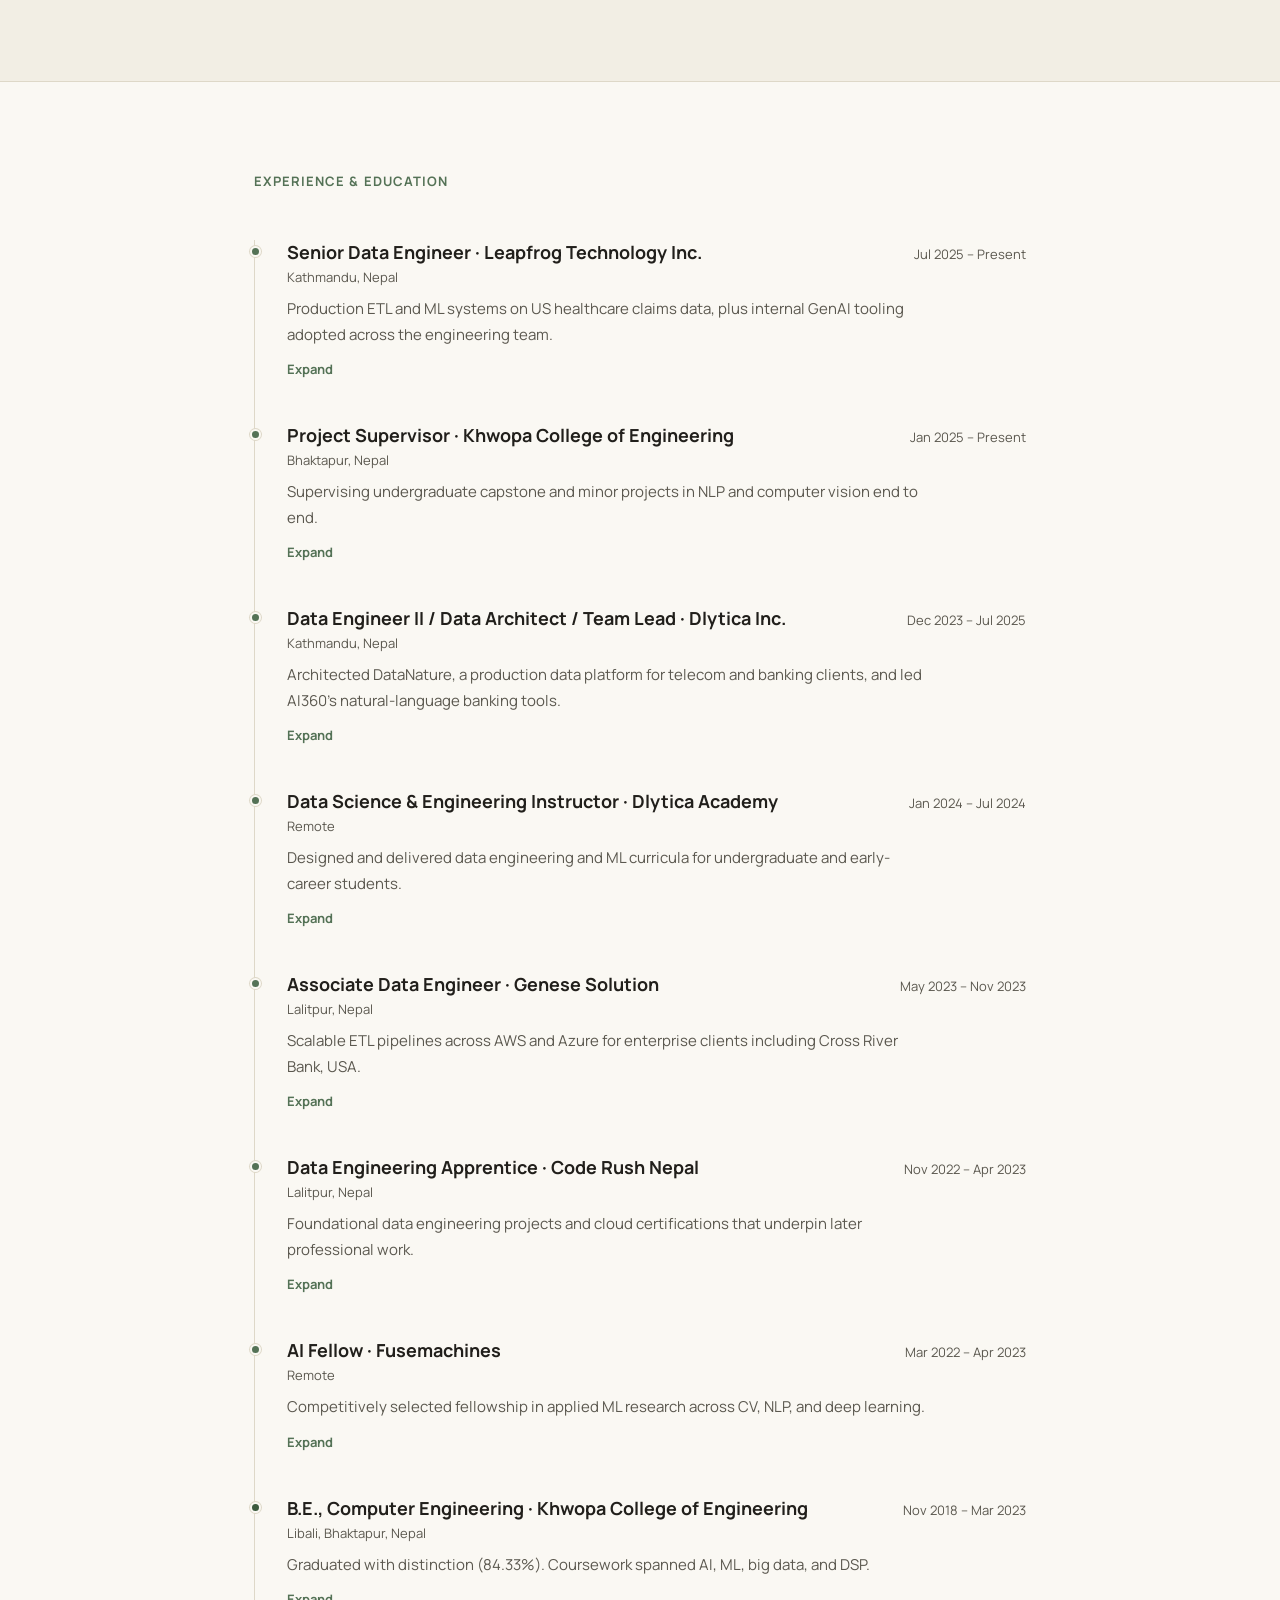
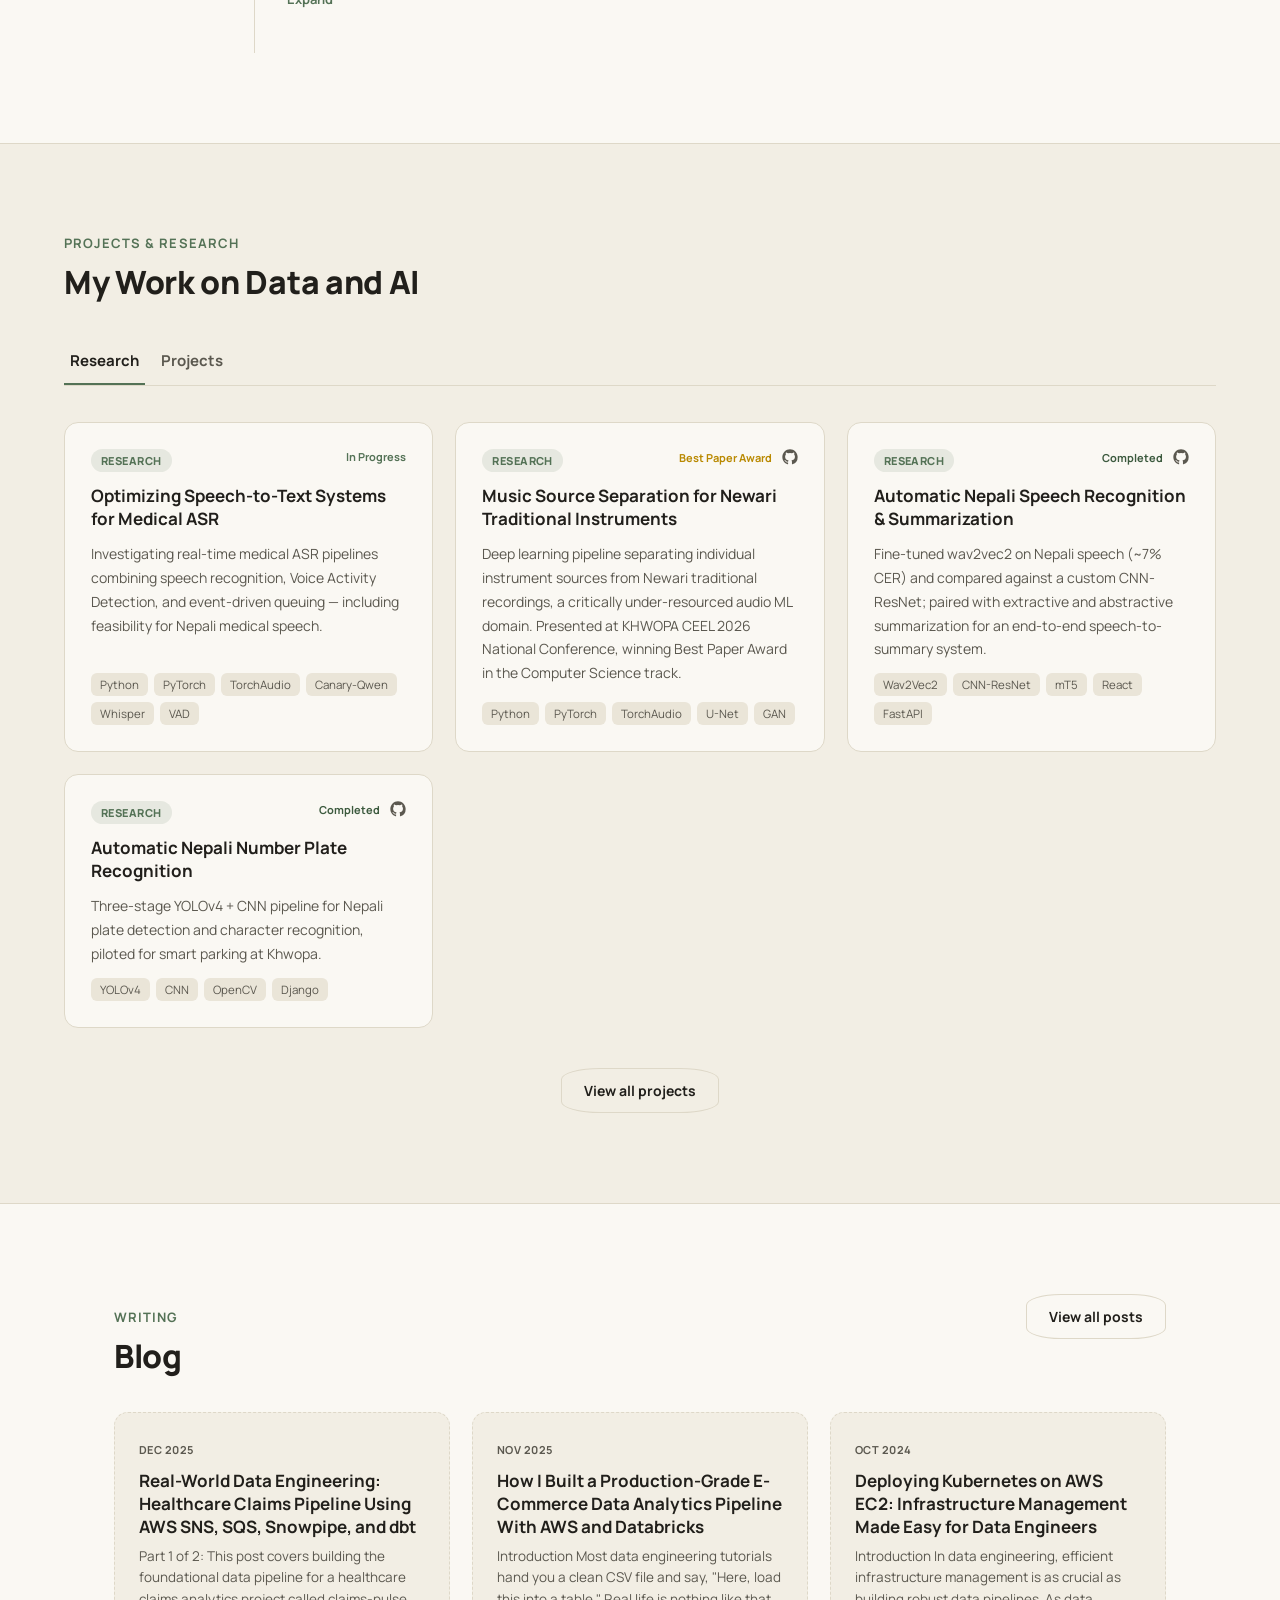
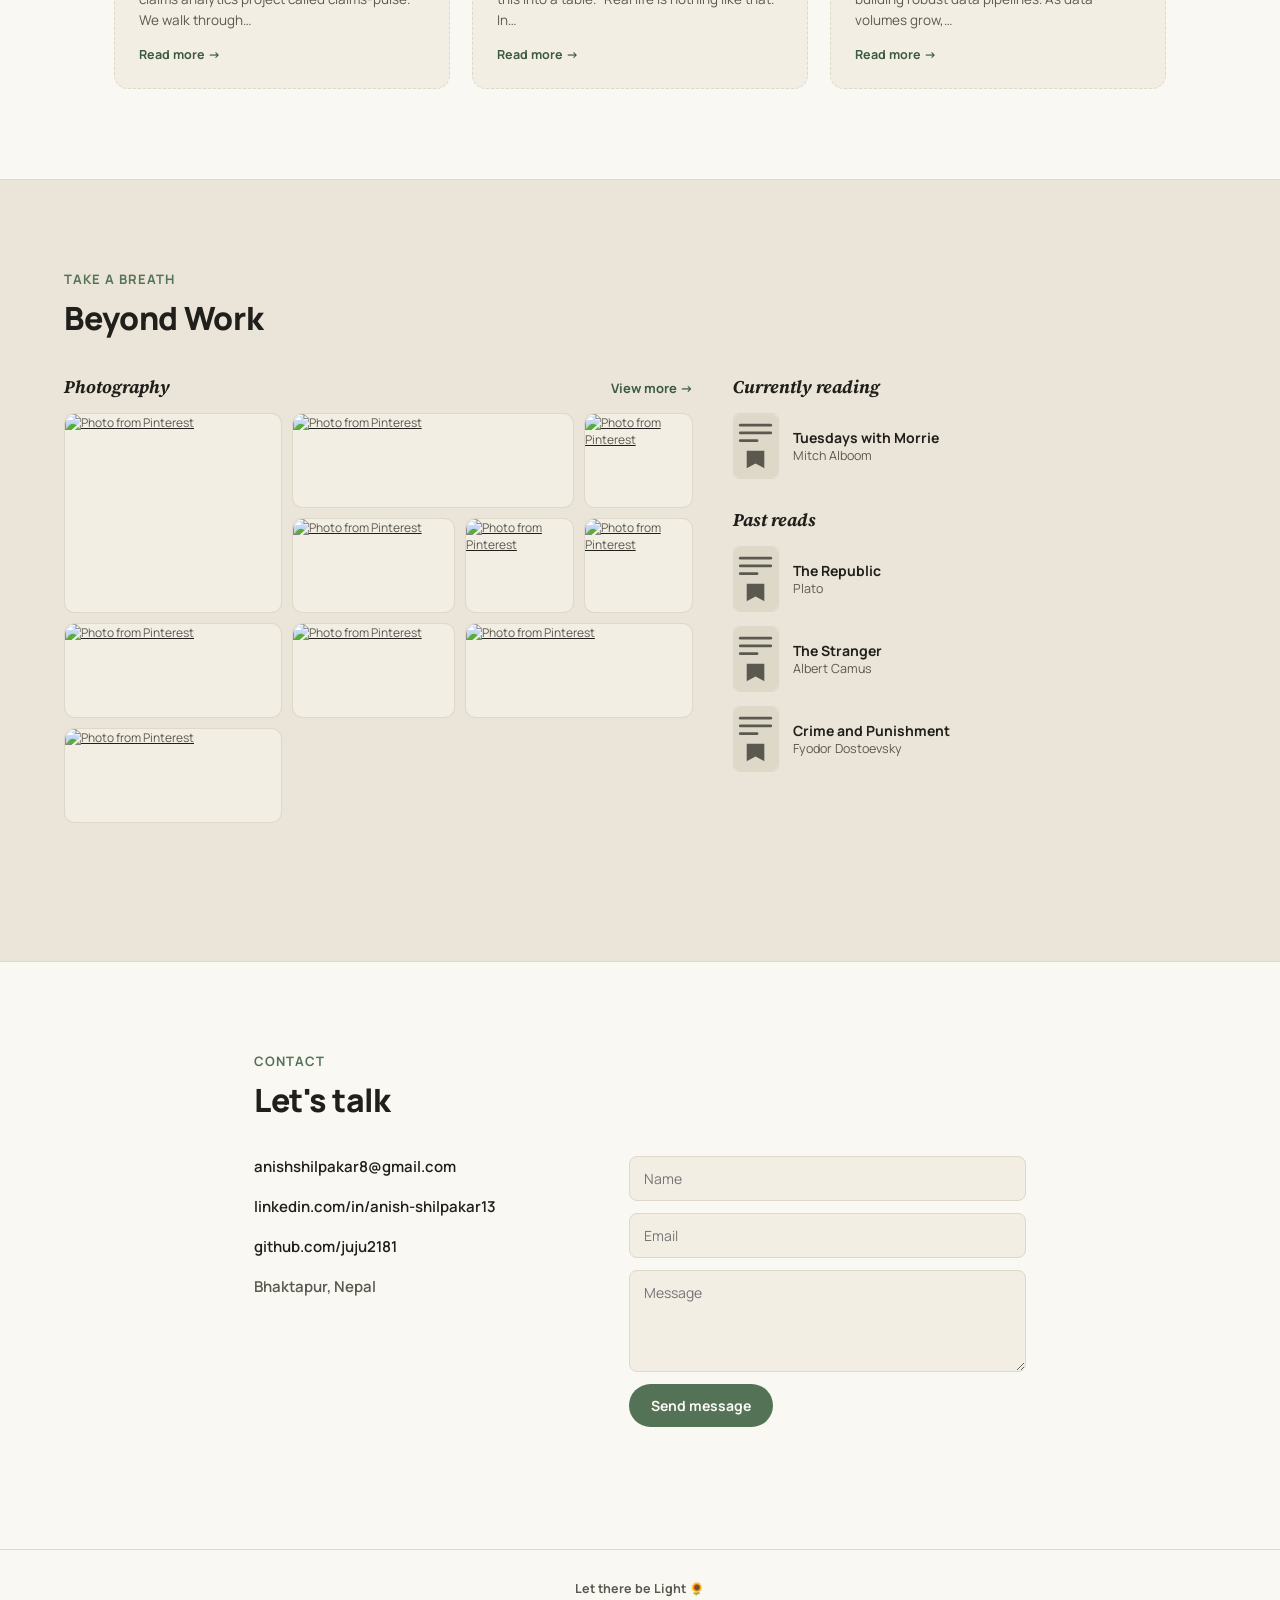
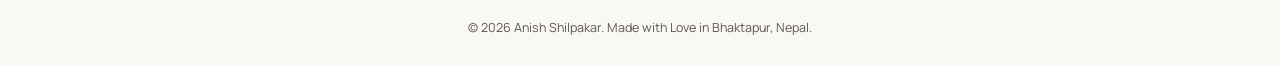
==== commit eae951da: "Updated the about" ====
--- a/index.html
+++ b/index.html
@@ -56,7 +56,7 @@
 <section id="about">
   <div class="about-inner">
     <p class="section-kicker">About Me</p>
-    <p class="about-lead">3.5 years turning messy data into production systems for banking and healthcare &mdash; and evenings spent teaching machines to understand languages mainstream AI has never heard.</p>
+    <p class="about-lead">3.5+ years turning messy data into production systems for banking and healthcare &mdash; and evenings spent teaching machines to understand languages mainstream AI has never heard.</p>
     <p class="about-body">I've grown from data engineering apprentice to senior engineer and architect across AWS and Azure, shipping ETL pipelines, RAG applications, and LLM tooling for clients in banking and healthcare. In parallel, I am researching on automatic speech recognition and NLP for Nepali and medical contexts. I've also worked on audio source separation for Newari traditional music, and on computer vision projects like a Nepali number plate recognition system.<br><br>I'm also an educator at heart — teaching data engineering, data analysis, and data science, and mentoring final-year students through their AI projects. I believe knowledge is worth more when it's shared, and I try to teach it as simply and widely as I can. 
     <br><br> 
     What I'm chasing next lives at that intersection — research built to run in production, solving real problems, not just proving a point.</p>
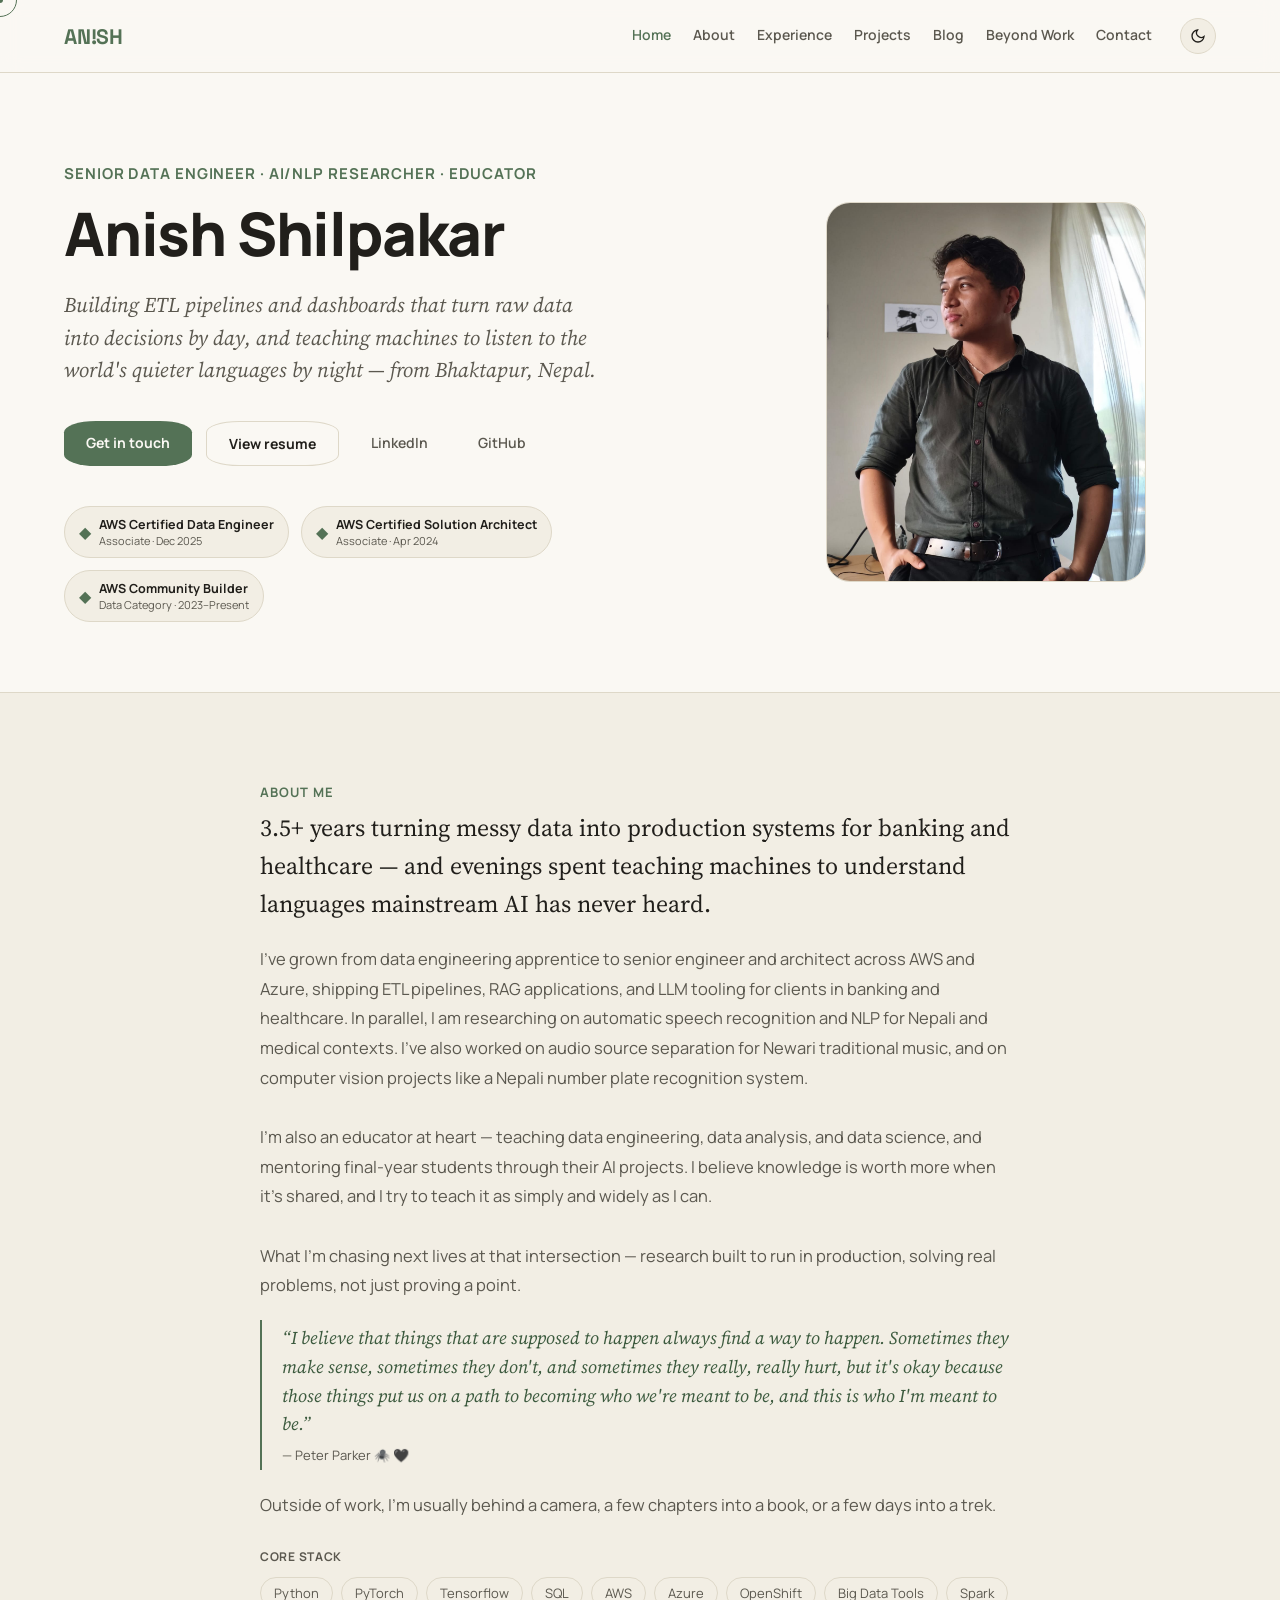
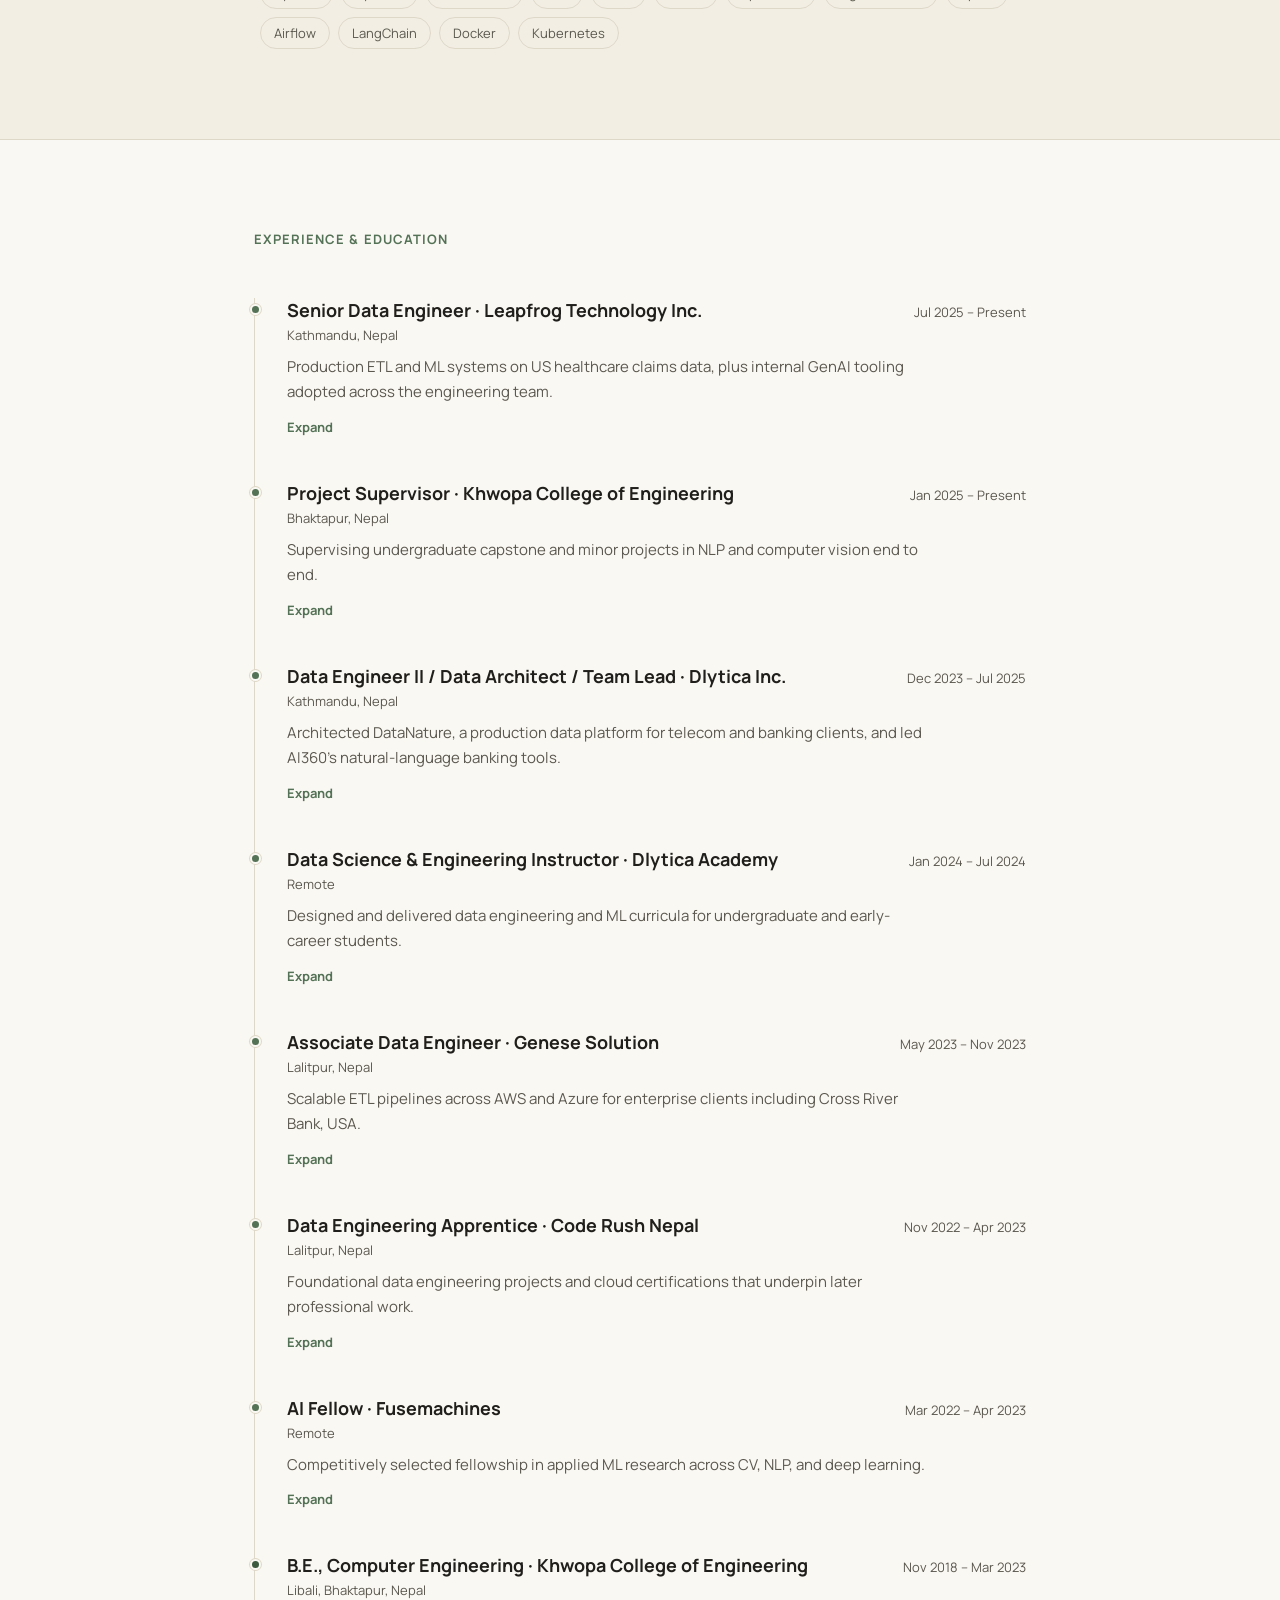
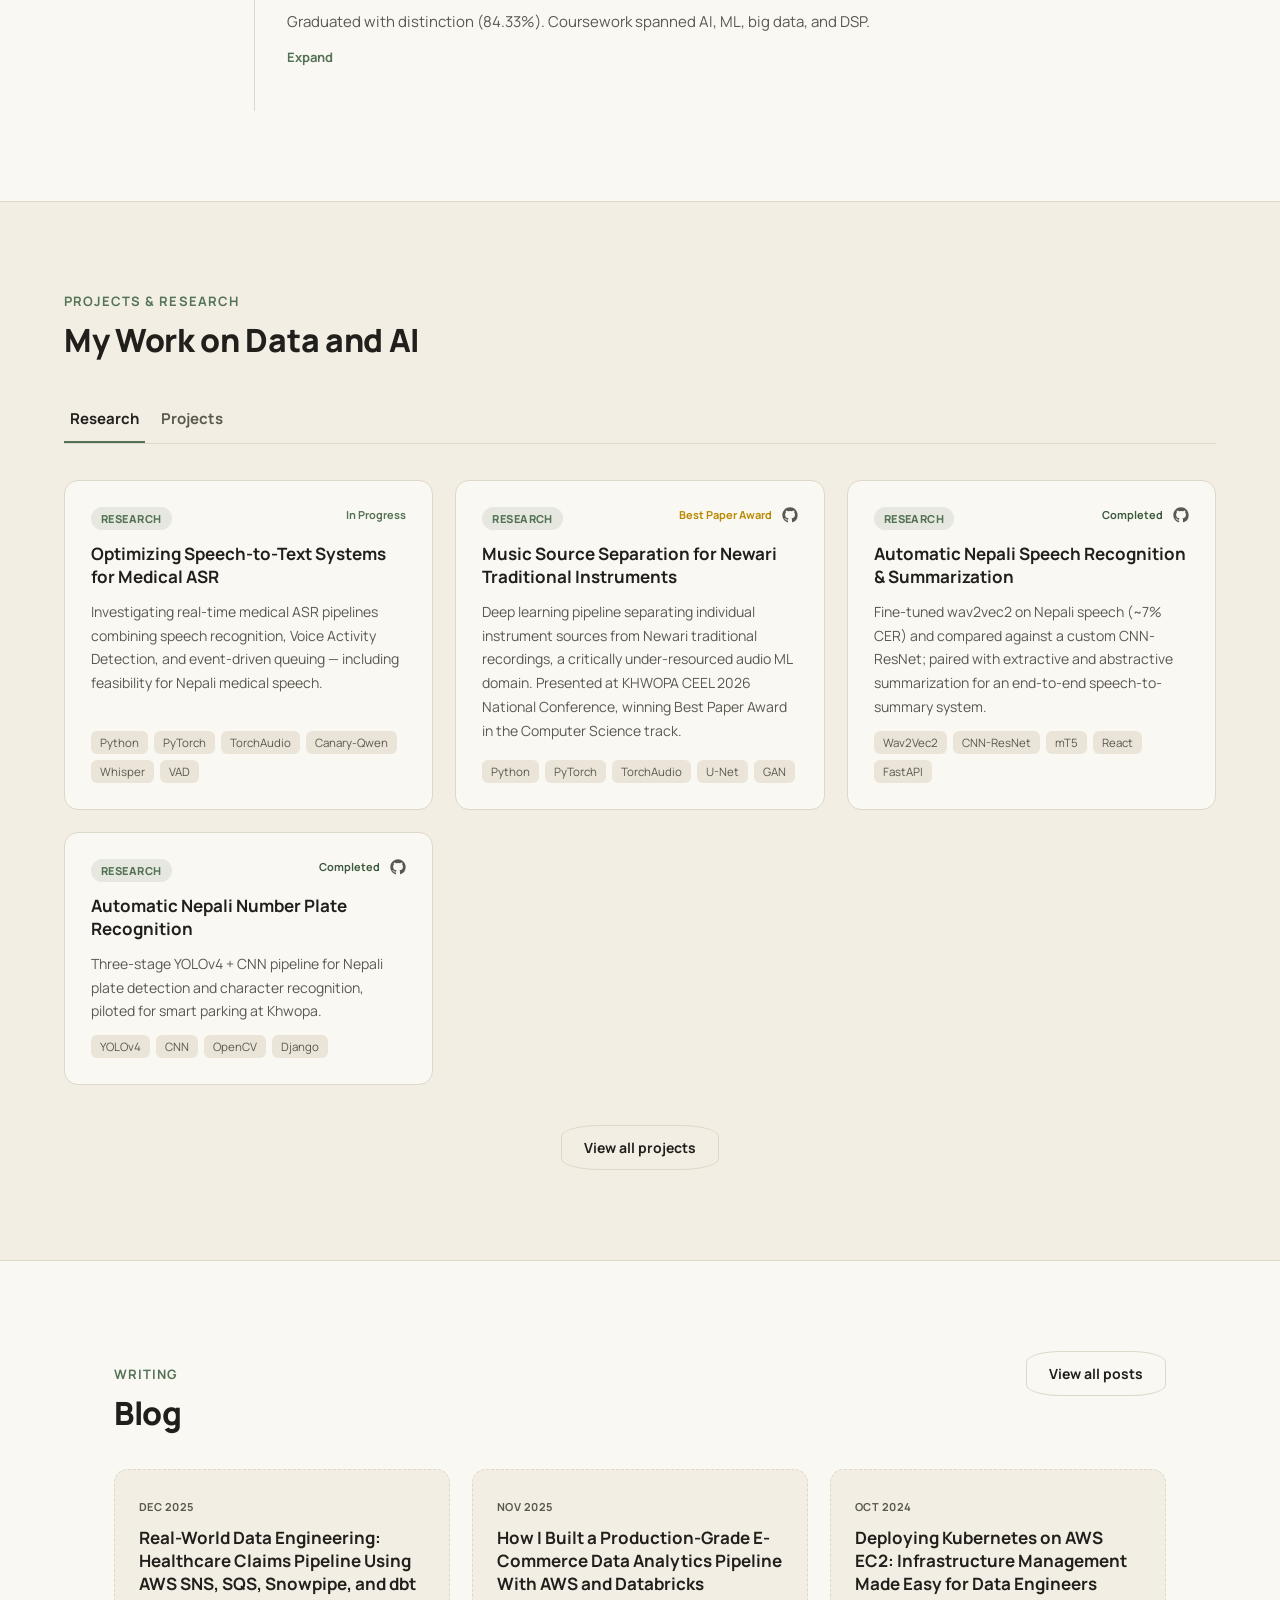
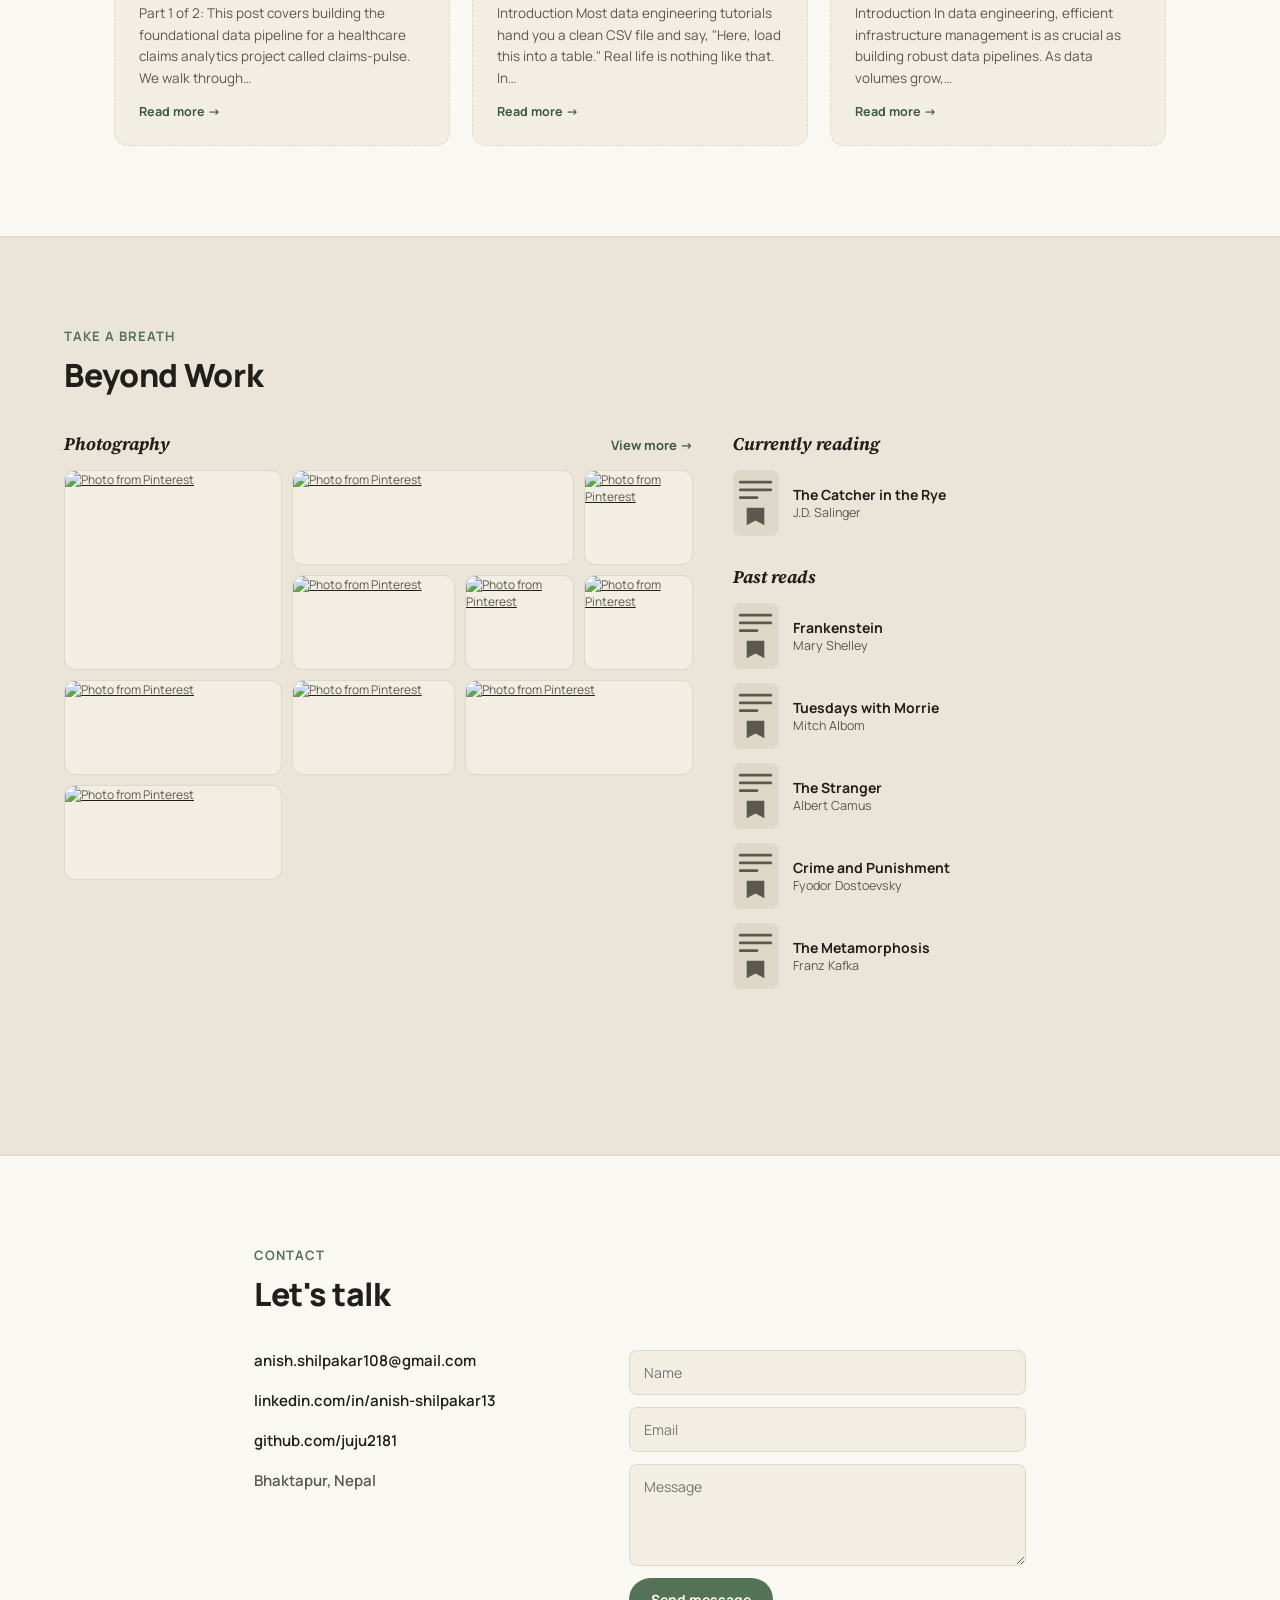
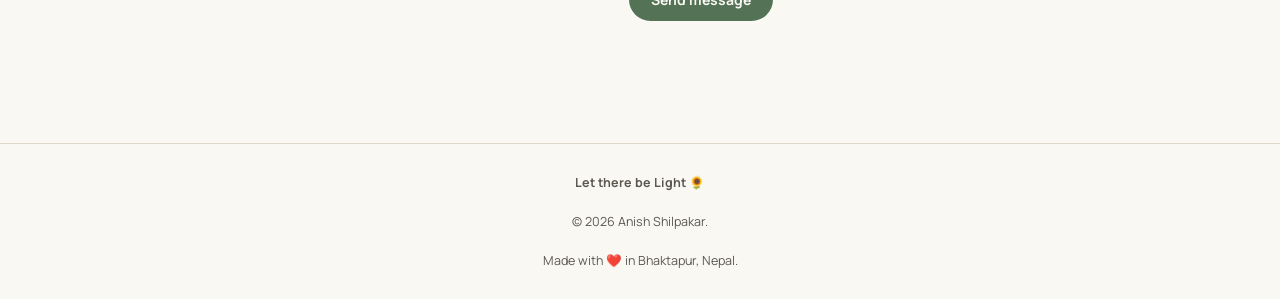
==== commit 0ce7bc6e: "Updated the contact details and data" ====
--- a/index.html
+++ b/index.html
@@ -42,7 +42,7 @@
     <p class="hero-tagline">Building ETL pipelines and dashboards that turn raw data into decisions by day, and teaching machines to listen to the world's quieter languages by night — from Bhaktapur, Nepal.</p>
     <div class="hero-actions">
       <a href="#contact" class="btn-primary">Get in touch</a>
-      <a href="https://drive.google.com/file/d/1irDxyZaSB-1nd13XyoacleGpuhi4RhKX/view?usp=sharing" target="_blank" rel="noopener" class="btn-secondary">View resume</a>
+      <a href="https://drive.google.com/file/d/1j2H6JGP8vzfib_aesaOmyaY3boZrk3Pf/view?usp=sharing" target="_blank" rel="noopener" class="btn-secondary">View resume</a>
       <a href="https://linkedin.com/in/anish-shilpakar13" target="_blank" rel="noopener" class="link-plain">LinkedIn</a>
       <a href="https://github.com/juju2181" target="_blank" rel="noopener" class="link-plain">GitHub</a>
     </div>
@@ -61,8 +61,8 @@
     <br><br> 
     What I'm chasing next lives at that intersection — research built to run in production, solving real problems, not just proving a point.</p>
     <blockquote class="about-quote">
-      &ldquo;I don't think I can do this. I don't know how to do this. But I have to try. I have to try because if I don't, everything we love is gone.&rdquo;
-      <cite>&mdash; Loki (<i>the god of stories</i> ) 💚 </cite>
+      &ldquo;I believe that things that are supposed to happen always find a way to happen. Sometimes they make sense, sometimes they don't, and sometimes they really, really hurt, but it's okay because those things put us on a path to becoming who we're meant to be, and this is who I'm meant to be.&rdquo;
+      <cite>&mdash; Peter Parker 🕷️ 🖤 </cite>
     </blockquote>
     <p class="about-body" style="margin-bottom: 0;">Outside of work, I'm usually behind a camera, a few chapters into a book, or a few days into a trek.</p>
     <p class="about-stack-label">Core stack</p>
@@ -140,7 +140,7 @@
   <h2 class="section-title">Let's talk</h2>
   <div class="contact-grid">
     <div class="contact-links">
-      <a href="mailto:anishshilpakar8@gmail.com">anishshilpakar8@gmail.com</a>
+      <a href="mailto:anish.shilpakar108@gmail.com">anish.shilpakar108@gmail.com</a>
       <a href="https://linkedin.com/in/anish-shilpakar13" target="_blank" rel="noopener">linkedin.com/in/anish-shilpakar13</a>
       <a href="https://github.com/juju2181" target="_blank" rel="noopener">github.com/juju2181</a>
       <span>Bhaktapur, Nepal</span>
@@ -157,7 +157,8 @@
 
 <footer class="site-footer">
   <p><b>Let there be Light 🌻</b></p><br>
-  <p>&copy; <span id="footer-year"></span> Anish Shilpakar. Made with Love in Bhaktapur, Nepal.</p>
+  <p>&copy; <span id="footer-year"></span> Anish Shilpakar.</p><br>
+  <p>Made with ❤️ in Bhaktapur, Nepal.</p>
 </footer>
 
 <button class="back-to-top" id="back-to-top" aria-label="Back to top" type="button">
